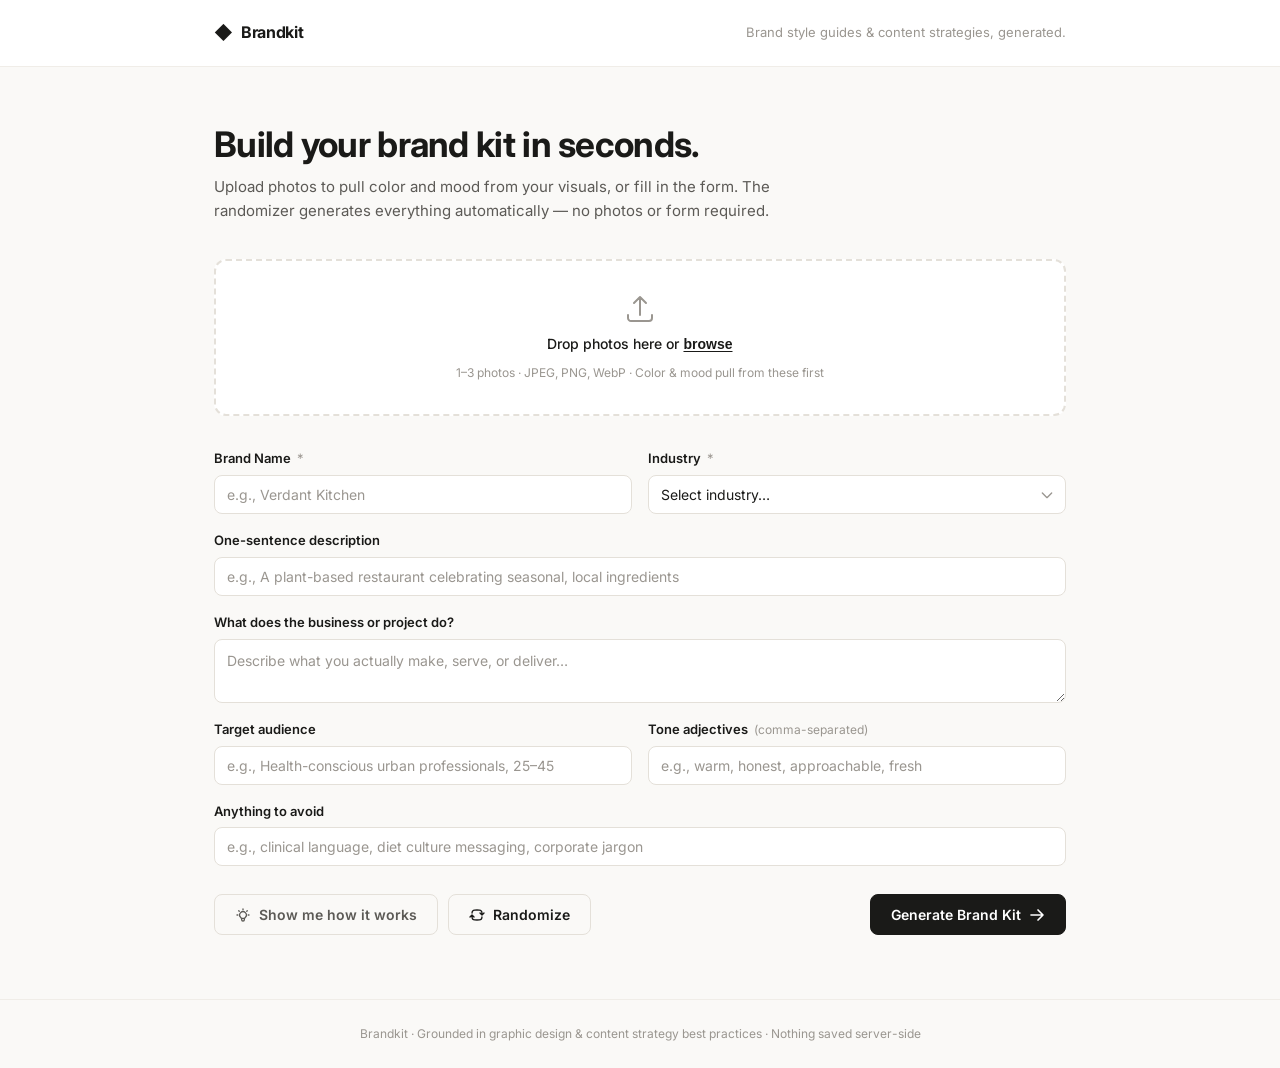
==== index.html @ 5e963ba8 "Refactor output to tabbed layout with richer mockups - Replace long single-page scroll with 6 sticky" ====
<!DOCTYPE html>
<html lang="en">
<head>
  <meta charset="UTF-8">
  <meta name="viewport" content="width=device-width, initial-scale=1.0">
  <title>Brandkit — Brand Style Guide Generator</title>
  <link rel="stylesheet" href="style.css">
  <link rel="preconnect" href="https://fonts.googleapis.com">
  <link rel="preconnect" href="https://fonts.gstatic.com" crossorigin>
  <link href="https://fonts.googleapis.com/css2?family=Inter:wght@400;500;600;700&display=swap" rel="stylesheet">
</head>
<body>
  <div class="app">

    <!-- ─── Header ─────────────────────────────────────────── -->
    <header class="site-header">
      <div class="container">
        <div class="logo">
          <span class="logo-mark" aria-hidden="true">◆</span>
          <span class="logo-text">Brandkit</span>
        </div>
        <p class="header-sub">Brand style guides &amp; content strategies, generated.</p>
      </div>
    </header>

    <!-- ─── Input Section ─────────────────────────────────── -->
    <section class="input-section" id="input-section">
      <div class="container">

        <div class="input-intro">
          <h1>Build your brand kit in seconds.</h1>
          <p>Upload photos to pull color and mood from your visuals, or fill in the form. The randomizer generates everything automatically — no photos or form required.</p>
        </div>

        <!-- Photo Upload -->
        <div class="photo-upload-wrap">
          <div class="drop-zone" id="drop-zone" role="button" tabindex="0" aria-label="Upload brand photos">
            <div class="drop-zone-idle" id="drop-idle">
              <svg class="upload-icon" viewBox="0 0 24 24" fill="none" stroke="currentColor" stroke-width="1.5" aria-hidden="true">
                <path stroke-linecap="round" stroke-linejoin="round" d="M3 16.5v2.25A2.25 2.25 0 005.25 21h13.5A2.25 2.25 0 0021 18.75V16.5m-13.5-9L12 3m0 0l4.5 4.5M12 3v13.5"/>
              </svg>
              <p class="drop-label">Drop photos here or <button type="button" class="link-btn" id="photo-browse-btn">browse</button></p>
              <p class="drop-hint">1–3 photos · JPEG, PNG, WebP · Color &amp; mood pull from these first</p>
            </div>
            <div class="photo-previews" id="photo-previews" hidden></div>
          </div>
          <input type="file" id="photo-input" accept="image/jpeg,image/png,image/webp" multiple hidden>
        </div>

        <!-- Brand Form -->
        <form id="brand-form" class="brand-form" novalidate>
          <div class="form-grid">

            <div class="form-group">
              <label for="brand-name">Brand Name <span class="req">*</span></label>
              <input type="text" id="brand-name" name="brand-name" placeholder="e.g., Verdant Kitchen" autocomplete="off">
            </div>

            <div class="form-group">
              <label for="industry">Industry <span class="req">*</span></label>
              <select id="industry" name="industry">
                <option value="">Select industry…</option>
                <option value="technology">Technology &amp; Software</option>
                <option value="food-beverage">Food &amp; Beverage</option>
                <option value="health-wellness">Health &amp; Wellness</option>
                <option value="fashion-beauty">Fashion &amp; Beauty</option>
                <option value="finance">Finance &amp; Fintech</option>
                <option value="education">Education</option>
                <option value="arts-entertainment">Arts &amp; Entertainment</option>
                <option value="real-estate">Real Estate</option>
                <option value="travel-hospitality">Travel &amp; Hospitality</option>
                <option value="nonprofit">Non-profit &amp; Social Impact</option>
                <option value="retail">Retail &amp; E-commerce</option>
                <option value="professional-services">Professional Services</option>
              </select>
            </div>

            <div class="form-group form-group--full">
              <label for="description">One-sentence description</label>
              <input type="text" id="description" name="description" placeholder="e.g., A plant-based restaurant celebrating seasonal, local ingredients">
            </div>

            <div class="form-group form-group--full">
              <label for="what-does">What does the business or project do?</label>
              <textarea id="what-does" name="what-does" rows="2" placeholder="Describe what you actually make, serve, or deliver…"></textarea>
            </div>

            <div class="form-group">
              <label for="audience">Target audience</label>
              <input type="text" id="audience" name="audience" placeholder="e.g., Health-conscious urban professionals, 25–45">
            </div>

            <div class="form-group">
              <label for="tone">Tone adjectives <span class="field-note">(comma-separated)</span></label>
              <input type="text" id="tone" name="tone" placeholder="e.g., warm, honest, approachable, fresh">
            </div>

            <div class="form-group form-group--full">
              <label for="avoid">Anything to avoid</label>
              <input type="text" id="avoid" name="avoid" placeholder="e.g., clinical language, diet culture messaging, corporate jargon">
            </div>

          </div>
        </form>

        <!-- Action Buttons -->
        <div class="action-bar">
          <button type="button" class="btn btn--demo" id="demo-btn" title="Auto-populate with a sample brand and generate">
            <svg viewBox="0 0 24 24" fill="none" stroke="currentColor" stroke-width="2" aria-hidden="true"><path stroke-linecap="round" stroke-linejoin="round" d="M9.663 17h4.673M12 3v1m6.364 1.636l-.707.707M21 12h-1M4 12H3m3.343-5.657l-.707-.707m2.828 9.9a5 5 0 117.072 0l-.548.547A3.374 3.374 0 0014 18.469V19a2 2 0 11-4 0v-.531c0-.895-.356-1.754-.988-2.386l-.548-.547z"/></svg>
            Show me how it works
          </button>
          <button type="button" class="btn btn--ghost" id="randomize-btn" title="Generate a random brand kit — no form or photos needed">
            <svg viewBox="0 0 24 24" fill="none" stroke="currentColor" stroke-width="2" aria-hidden="true"><path stroke-linecap="round" stroke-linejoin="round" d="M19.5 12c0-1.232-.046-2.453-.138-3.662a4.006 4.006 0 00-3.7-3.7 48.678 48.678 0 00-7.324 0 4.006 4.006 0 00-3.7 3.7c-.017.22-.032.441-.046.662M19.5 12l3-3m-3 3l-3-3m-12 3c0 1.232.046 2.453.138 3.662a4.006 4.006 0 003.7 3.7 48.656 48.656 0 007.324 0 4.006 4.006 0 003.7-3.7c.017-.22.032-.441.046-.662M4.5 12l3 3m-3-3l-3 3"/></svg>
            Randomize
          </button>
          <button type="button" class="btn btn--primary" id="generate-btn">
            Generate Brand Kit
            <svg viewBox="0 0 24 24" fill="none" stroke="currentColor" stroke-width="2.5" aria-hidden="true"><path stroke-linecap="round" stroke-linejoin="round" d="M13.5 4.5L21 12m0 0l-7.5 7.5M21 12H3"/></svg>
          </button>
        </div>

      </div>
    </section>

    <!-- ─── Output Section ────────────────────────────────── -->
    <section class="output-section" id="output-section" hidden aria-live="polite">

      <!-- Loading State -->
      <div class="loading-state" id="loading-state" hidden>
        <div class="loading-inner">
          <div class="loading-spinner" aria-hidden="true"></div>
          <p class="loading-label" id="loading-label">Extracting colors…</p>
        </div>
      </div>

      <!-- Results -->
      <div class="results" id="results" hidden>

        <!-- Brand identity bar -->
        <div class="results-header">
          <div class="container">
            <div class="results-header-inner">
              <div>
                <h2 class="results-brand-name" id="results-brand-name"></h2>
                <p class="results-summary" id="results-summary"></p>
              </div>
              <div class="results-header-actions">
                <button type="button" class="btn btn--ghost btn--sm" id="reset-btn">
                  <svg viewBox="0 0 24 24" fill="none" stroke="currentColor" stroke-width="2" aria-hidden="true"><path stroke-linecap="round" stroke-linejoin="round" d="M9 15L3 9m0 0l6-6M3 9h12a6 6 0 010 12h-3"/></svg>
                  Start over
                </button>
                <button type="button" class="btn btn--primary btn--sm" id="download-btn">
                  <svg viewBox="0 0 24 24" fill="none" stroke="currentColor" stroke-width="2" aria-hidden="true"><path stroke-linecap="round" stroke-linejoin="round" d="M3 16.5v2.25A2.25 2.25 0 005.25 21h13.5A2.25 2.25 0 0021 18.75V16.5M16.5 12L12 16.5m0 0L7.5 12m4.5 4.5V3"/></svg>
                  Download PDF
                </button>
              </div>
            </div>
          </div>
        </div>

        <!-- Tab Bar -->
        <div class="tab-bar-wrap">
          <div class="container">
            <nav class="tab-bar" id="tab-bar" role="tablist" aria-label="Brand kit sections">
              <button class="tab-btn active" data-tab="palette" role="tab" aria-selected="true" aria-controls="panel-palette">
                <span class="tab-num">01</span><span class="tab-label">Colors</span>
              </button>
              <button class="tab-btn" data-tab="typography" role="tab" aria-selected="false" aria-controls="panel-typography">
                <span class="tab-num">02</span><span class="tab-label">Type</span>
              </button>
              <button class="tab-btn" data-tab="voice" role="tab" aria-selected="false" aria-controls="panel-voice">
                <span class="tab-num">03</span><span class="tab-label">Voice</span>
              </button>
              <button class="tab-btn" data-tab="tagline" role="tab" aria-selected="false" aria-controls="panel-tagline">
                <span class="tab-num">04</span><span class="tab-label">Tagline</span>
              </button>
              <button class="tab-btn" data-tab="mockup" role="tab" aria-selected="false" aria-controls="panel-mockup">
                <span class="tab-num">05</span><span class="tab-label">Mockup</span>
              </button>
              <button class="tab-btn" data-tab="strategy" role="tab" aria-selected="false" aria-controls="panel-strategy">
                <span class="tab-num">06</span><span class="tab-label">Strategy</span>
              </button>
            </nav>
          </div>
        </div>

        <!-- Tab Panels -->
        <div class="tab-panels">
          <div class="container">

            <!-- 01 Colors -->
            <div class="tab-panel" id="panel-palette" role="tabpanel">
              <article class="kit-section">
                <div class="kit-section-head">
                  <div class="kit-section-title"><span class="section-num">01</span><h3>Color Palette</h3></div>
                  <button type="button" class="edit-btn" data-target="palette-edit" aria-expanded="false">
                    <svg viewBox="0 0 24 24" fill="none" stroke="currentColor" stroke-width="2" aria-hidden="true"><path stroke-linecap="round" stroke-linejoin="round" d="M16.862 4.487l1.687-1.688a1.875 1.875 0 112.652 2.652L6.832 19.82a4.5 4.5 0 01-1.897 1.13l-2.685.8.8-2.685a4.5 4.5 0 011.13-1.897L16.863 4.487zm0 0L19.5 7.125"/></svg>Edit
                  </button>
                </div>
                <div class="section-content" id="palette-content"></div>
                <div class="edit-panel" id="palette-edit" hidden>
                  <label class="edit-label">Regeneration guidance</label>
                  <input type="text" class="edit-input" id="palette-guidance" placeholder="e.g., warmer tones, add coral, cooler and more muted, earthy greens">
                  <div class="edit-actions">
                    <button type="button" class="btn btn--primary btn--sm" onclick="regenSection('palette')">Regenerate palette</button>
                    <button type="button" class="btn btn--ghost btn--sm" onclick="closeEdit('palette-edit')">Cancel</button>
                  </div>
                </div>
              </article>
            </div>

            <!-- 02 Type -->
            <div class="tab-panel" id="panel-typography" role="tabpanel" hidden>
              <article class="kit-section">
                <div class="kit-section-head">
                  <div class="kit-section-title"><span class="section-num">02</span><h3>Typography</h3></div>
                  <button type="button" class="edit-btn" data-target="typography-edit" aria-expanded="false">
                    <svg viewBox="0 0 24 24" fill="none" stroke="currentColor" stroke-width="2" aria-hidden="true"><path stroke-linecap="round" stroke-linejoin="round" d="M16.862 4.487l1.687-1.688a1.875 1.875 0 112.652 2.652L6.832 19.82a4.5 4.5 0 01-1.897 1.13l-2.685.8.8-2.685a4.5 4.5 0 011.13-1.897L16.863 4.487zm0 0L19.5 7.125"/></svg>Edit
                  </button>
                </div>
                <div class="section-content" id="typography-content"></div>
                <div class="edit-panel" id="typography-edit" hidden>
                  <label class="edit-label">Regeneration guidance</label>
                  <input type="text" class="edit-input" id="typography-guidance" placeholder="e.g., more elegant serif, bolder and geometric, friendly and rounded">
                  <div class="edit-actions">
                    <button type="button" class="btn btn--primary btn--sm" onclick="regenSection('typography')">Regenerate fonts</button>
                    <button type="button" class="btn btn--ghost btn--sm" onclick="closeEdit('typography-edit')">Cancel</button>
                  </div>
                </div>
              </article>
            </div>

            <!-- 03 Voice -->
            <div class="tab-panel" id="panel-voice" role="tabpanel" hidden>
              <article class="kit-section">
                <div class="kit-section-head">
                  <div class="kit-section-title"><span class="section-num">03</span><h3>Brand Voice</h3></div>
                  <button type="button" class="edit-btn" data-target="voice-edit" aria-expanded="false">
                    <svg viewBox="0 0 24 24" fill="none" stroke="currentColor" stroke-width="2" aria-hidden="true"><path stroke-linecap="round" stroke-linejoin="round" d="M16.862 4.487l1.687-1.688a1.875 1.875 0 112.652 2.652L6.832 19.82a4.5 4.5 0 01-1.897 1.13l-2.685.8.8-2.685a4.5 4.5 0 011.13-1.897L16.863 4.487zm0 0L19.5 7.125"/></svg>Edit
                  </button>
                </div>
                <div class="section-content" id="voice-content"></div>
                <div class="edit-panel" id="voice-edit" hidden>
                  <label class="edit-label">Regeneration guidance</label>
                  <input type="text" class="edit-input" id="voice-guidance" placeholder="e.g., more conversational, more authoritative, add playfulness, less formal">
                  <div class="edit-actions">
                    <button type="button" class="btn btn--primary btn--sm" onclick="regenSection('voice')">Regenerate voice</button>
                    <button type="button" class="btn btn--ghost btn--sm" onclick="closeEdit('voice-edit')">Cancel</button>
                  </div>
                </div>
              </article>
            </div>

            <!-- 04 Tagline -->
            <div class="tab-panel" id="panel-tagline" role="tabpanel" hidden>
              <article class="kit-section">
                <div class="kit-section-head">
                  <div class="kit-section-title"><span class="section-num">04</span><h3>Tagline</h3></div>
                  <button type="button" class="edit-btn" data-target="tagline-edit" aria-expanded="false">
                    <svg viewBox="0 0 24 24" fill="none" stroke="currentColor" stroke-width="2" aria-hidden="true"><path stroke-linecap="round" stroke-linejoin="round" d="M16.862 4.487l1.687-1.688a1.875 1.875 0 112.652 2.652L6.832 19.82a4.5 4.5 0 01-1.897 1.13l-2.685.8.8-2.685a4.5 4.5 0 011.13-1.897L16.863 4.487zm0 0L19.5 7.125"/></svg>Edit
                  </button>
                </div>
                <div class="section-content" id="tagline-content"></div>
                <div class="edit-panel" id="tagline-edit" hidden>
                  <label class="edit-label">Regeneration guidance</label>
                  <input type="text" class="edit-input" id="tagline-guidance" placeholder="e.g., shorter and punchier, more aspirational, clever wordplay, direct and benefit-focused">
                  <div class="edit-actions">
                    <button type="button" class="btn btn--primary btn--sm" onclick="regenSection('tagline')">Regenerate taglines</button>
                    <button type="button" class="btn btn--ghost btn--sm" onclick="closeEdit('tagline-edit')">Cancel</button>
                  </div>
                </div>
              </article>
            </div>

            <!-- 05 Mockup -->
            <div class="tab-panel" id="panel-mockup" role="tabpanel" hidden>
              <article class="kit-section kit-section--mockup">
                <div class="kit-section-head">
                  <div class="kit-section-title"><span class="section-num">05</span><h3>Visual Mockups</h3></div>
                  <span class="section-badge">5 contexts</span>
                </div>
                <div class="section-content section-content--flush" id="mockup-content"></div>
              </article>
            </div>

            <!-- 06 Strategy -->
            <div class="tab-panel" id="panel-strategy" role="tabpanel" hidden>
              <article class="kit-section">
                <div class="kit-section-head">
                  <div class="kit-section-title"><span class="section-num">06</span><h3>Content Strategy</h3></div>
                  <button type="button" class="edit-btn" data-target="strategy-edit" aria-expanded="false">
                    <svg viewBox="0 0 24 24" fill="none" stroke="currentColor" stroke-width="2" aria-hidden="true"><path stroke-linecap="round" stroke-linejoin="round" d="M16.862 4.487l1.687-1.688a1.875 1.875 0 112.652 2.652L6.832 19.82a4.5 4.5 0 01-1.897 1.13l-2.685.8.8-2.685a4.5 4.5 0 011.13-1.897L16.863 4.487zm0 0L19.5 7.125"/></svg>Edit
                  </button>
                </div>
                <div class="section-content" id="strategy-content"></div>
                <div class="edit-panel" id="strategy-edit" hidden>
                  <label class="edit-label">Regeneration guidance</label>
                  <input type="text" class="edit-input" id="strategy-guidance" placeholder="e.g., more educational focus, add LinkedIn, emphasize short-form video, B2B audience">
                  <div class="edit-actions">
                    <button type="button" class="btn btn--primary btn--sm" onclick="regenSection('strategy')">Regenerate strategy</button>
                    <button type="button" class="btn btn--ghost btn--sm" onclick="closeEdit('strategy-edit')">Cancel</button>
                  </div>
                </div>
              </article>
            </div>

          </div><!-- /container -->
        </div><!-- /tab-panels -->

        <!-- Prev / Next navigation -->
        <div class="panel-nav">
          <div class="container">
            <div class="panel-nav-inner">
              <button type="button" class="btn btn--ghost btn--sm" id="prev-tab-btn" disabled>
                <svg viewBox="0 0 24 24" fill="none" stroke="currentColor" stroke-width="2" aria-hidden="true"><path stroke-linecap="round" stroke-linejoin="round" d="M10.5 19.5L3 12m0 0l7.5-7.5M3 12h18"/></svg>
                Previous
              </button>
              <span class="panel-nav-count" id="panel-nav-count">1 / 6</span>
              <button type="button" class="btn btn--ghost btn--sm" id="next-tab-btn">
                Next
                <svg viewBox="0 0 24 24" fill="none" stroke="currentColor" stroke-width="2" aria-hidden="true"><path stroke-linecap="round" stroke-linejoin="round" d="M13.5 4.5L21 12m0 0l-7.5 7.5M21 12H3"/></svg>
              </button>
            </div>
          </div>
        </div>

      </div><!-- /results -->
    </section>

    <!-- ─── Footer ────────────────────────────────────────── -->
    <footer class="site-footer">
      <div class="container">
        <p>Brandkit · Grounded in graphic design &amp; content strategy best practices · Nothing saved server-side</p>
      </div>
    </footer>

  </div><!-- /app -->

  <script src="app.js"></script>
</body>
</html>
---- style.css ----
/* ═══════════════════════════════════════════════════════════
   BRANDKIT — style.css
   ═══════════════════════════════════════════════════════════ */

/* ── Reset & Base ──────────────────────────────────────────── */
*, *::before, *::after { box-sizing: border-box; margin: 0; padding: 0; }

:root {
  --bg:           #FAF9F7;
  --surface:      #FFFFFF;
  --border:       #E4E0D9;
  --border-light: #F0EDE8;
  --text-primary: #1A1A18;
  --text-secondary:#5C5A56;
  --text-muted:   #9A9690;
  --accent:       #1A1A18;
  --accent-hover: #3D3D3A;
  --radius:       12px;
  --radius-sm:    8px;
  --shadow:       0 2px 16px rgba(0,0,0,0.06);
  --shadow-md:    0 4px 24px rgba(0,0,0,0.09);
  --font-ui:      'Inter', system-ui, -apple-system, sans-serif;
  --transition:   160ms ease;
}

html { scroll-behavior: smooth; }

body {
  font-family: var(--font-ui);
  background: var(--bg);
  color: var(--text-primary);
  font-size: 15px;
  line-height: 1.6;
  -webkit-font-smoothing: antialiased;
}

.container {
  max-width: 900px;
  margin: 0 auto;
  padding: 0 24px;
}

/* ── Typography ────────────────────────────────────────────── */
h1 { font-size: clamp(1.6rem, 4vw, 2.2rem); font-weight: 700; line-height: 1.2; letter-spacing: -0.02em; }
h2 { font-size: clamp(1.3rem, 3vw, 1.75rem); font-weight: 700; letter-spacing: -0.015em; }
h3 { font-size: 1.05rem; font-weight: 600; }
p  { color: var(--text-secondary); }

/* ── Buttons ───────────────────────────────────────────────── */
.btn {
  display: inline-flex;
  align-items: center;
  gap: 8px;
  padding: 11px 20px;
  border: 1.5px solid transparent;
  border-radius: var(--radius-sm);
  font-family: var(--font-ui);
  font-size: 14px;
  font-weight: 600;
  cursor: pointer;
  text-decoration: none;
  transition: background var(--transition), border-color var(--transition), color var(--transition), transform var(--transition), box-shadow var(--transition);
  white-space: nowrap;
}
.btn svg { width: 16px; height: 16px; flex-shrink: 0; }
.btn:active { transform: scale(0.97); }

.btn--primary {
  background: var(--accent);
  color: #fff;
  border-color: var(--accent);
}
.btn--primary:hover { background: var(--accent-hover); border-color: var(--accent-hover); }

.btn--ghost {
  background: transparent;
  color: var(--text-primary);
  border-color: var(--border);
}
.btn--ghost:hover { background: var(--border-light); }

.btn--demo {
  background: transparent;
  color: var(--text-secondary);
  border-color: var(--border);
}
.btn--demo:hover { background: var(--border-light); color: var(--text-primary); }

.btn--sm { padding: 7px 14px; font-size: 13px; }
.btn--lg { padding: 14px 28px; font-size: 15px; }

.link-btn {
  background: none; border: none; padding: 0;
  color: var(--text-primary);
  font-size: inherit;
  font-weight: 600;
  text-decoration: underline;
  text-underline-offset: 2px;
  cursor: pointer;
}
.link-btn:hover { opacity: 0.7; }

/* ── Site Header ───────────────────────────────────────────── */
.site-header {
  padding: 20px 0;
  border-bottom: 1px solid var(--border-light);
  background: var(--surface);
  position: sticky;
  top: 0;
  z-index: 100;
}
.site-header .container {
  display: flex;
  align-items: center;
  gap: 20px;
  justify-content: space-between;
}
.logo {
  display: flex;
  align-items: center;
  gap: 8px;
}
.logo-mark {
  font-size: 18px;
  color: var(--accent);
  line-height: 1;
}
.logo-text {
  font-size: 16px;
  font-weight: 700;
  letter-spacing: -0.02em;
  color: var(--text-primary);
}
.header-sub {
  font-size: 13px;
  color: var(--text-muted);
  margin: 0;
}
@media (max-width: 500px) { .header-sub { display: none; } }

/* ── Input Section ─────────────────────────────────────────── */
.input-section { padding: 56px 0 64px; }

.input-intro { margin-bottom: 36px; }
.input-intro h1 { margin-bottom: 10px; }
.input-intro p { font-size: 15px; max-width: 600px; }

/* Photo Upload */
.photo-upload-wrap { margin-bottom: 32px; }

.drop-zone {
  border: 2px dashed var(--border);
  border-radius: var(--radius);
  background: var(--surface);
  cursor: pointer;
  transition: border-color var(--transition), background var(--transition);
  overflow: hidden;
  min-height: 120px;
  display: flex;
  align-items: center;
  justify-content: center;
}
.drop-zone:hover, .drop-zone.dragging {
  border-color: var(--accent);
  background: #F5F4F1;
}
.drop-zone-idle {
  display: flex;
  flex-direction: column;
  align-items: center;
  gap: 8px;
  padding: 32px 24px;
  text-align: center;
}
.upload-icon { width: 32px; height: 32px; color: var(--text-muted); }
.drop-label { font-size: 14px; font-weight: 500; color: var(--text-primary); margin: 0; }
.drop-hint { font-size: 12px; color: var(--text-muted); margin: 0; }

.photo-previews {
  display: flex;
  gap: 12px;
  padding: 16px;
  flex-wrap: wrap;
  width: 100%;
}
.photo-thumb {
  position: relative;
  width: 100px;
  height: 80px;
  border-radius: 8px;
  overflow: hidden;
  box-shadow: var(--shadow);
}
.photo-thumb img { width: 100%; height: 100%; object-fit: cover; display: block; }
.photo-thumb-remove {
  position: absolute;
  top: 4px; right: 4px;
  background: rgba(0,0,0,0.55);
  color: #fff;
  border: none;
  border-radius: 50%;
  width: 20px; height: 20px;
  font-size: 12px;
  cursor: pointer;
  display: flex; align-items: center; justify-content: center;
  line-height: 1;
}
.photo-thumb-remove:hover { background: rgba(0,0,0,0.75); }
.photo-add-hint {
  display: flex;
  align-items: center;
  justify-content: center;
  width: 100px;
  height: 80px;
  border: 2px dashed var(--border);
  border-radius: 8px;
  cursor: pointer;
  color: var(--text-muted);
  font-size: 24px;
  transition: border-color var(--transition);
}
.photo-add-hint:hover { border-color: var(--accent); }

/* Brand Form */
.brand-form { margin-bottom: 28px; }

.form-grid {
  display: grid;
  grid-template-columns: 1fr 1fr;
  gap: 16px;
}
@media (max-width: 600px) {
  .form-grid { grid-template-columns: 1fr; }
}

.form-group { display: flex; flex-direction: column; gap: 6px; }
.form-group--full { grid-column: 1 / -1; }

label {
  font-size: 13px;
  font-weight: 600;
  color: var(--text-primary);
  display: flex;
  align-items: baseline;
  gap: 6px;
}
.req { color: var(--text-muted); font-weight: 400; }
.field-note { font-size: 12px; font-weight: 400; color: var(--text-muted); }

input[type="text"], select, textarea {
  font-family: var(--font-ui);
  font-size: 14px;
  color: var(--text-primary);
  background: var(--surface);
  border: 1.5px solid var(--border);
  border-radius: var(--radius-sm);
  padding: 10px 12px;
  width: 100%;
  transition: border-color var(--transition), box-shadow var(--transition);
  appearance: none;
  -webkit-appearance: none;
}
input[type="text"]:focus, select:focus, textarea:focus {
  outline: none;
  border-color: var(--accent);
  box-shadow: 0 0 0 3px rgba(26,26,24,0.08);
}
input::placeholder, textarea::placeholder { color: var(--text-muted); }
textarea { resize: vertical; line-height: 1.5; }
select { background-image: url("data:image/svg+xml,%3Csvg xmlns='http://www.w3.org/2000/svg' viewBox='0 0 24 24' fill='none' stroke='%239A9690' stroke-width='2'%3E%3Cpath stroke-linecap='round' stroke-linejoin='round' d='M19 9l-7 7-7-7'/%3E%3C/svg%3E"); background-repeat: no-repeat; background-position: right 10px center; background-size: 16px; padding-right: 36px; cursor: pointer; }

/* Action Bar */
.action-bar {
  display: flex;
  align-items: center;
  gap: 10px;
  flex-wrap: wrap;
}
.action-bar .btn--primary { margin-left: auto; }
@media (max-width: 600px) {
  .action-bar { flex-direction: column; align-items: stretch; }
  .action-bar .btn--primary { margin-left: 0; }
}

/* ── Output Section ────────────────────────────────────────── */
.output-section {
  border-top: 1px solid var(--border-light);
}

/* Loading */
.loading-state { display: flex; justify-content: center; padding: 96px 24px; }
.loading-inner { display: flex; flex-direction: column; align-items: center; gap: 16px; }
.loading-spinner {
  width: 36px; height: 36px;
  border: 3px solid var(--border);
  border-top-color: var(--accent);
  border-radius: 50%;
  animation: spin 0.8s linear infinite;
}
@keyframes spin { to { transform: rotate(360deg); } }
.loading-label { font-size: 14px; color: var(--text-muted); }

/* Results Header */
.results-header {
  background: var(--surface);
  border-bottom: 1px solid var(--border-light);
  padding: 20px 0;
}
.results-header-inner {
  display: flex;
  align-items: center;
  justify-content: space-between;
  gap: 16px;
  flex-wrap: wrap;
}
.results-header-actions { display: flex; gap: 8px; align-items: center; }
.results-brand-name { font-size: clamp(1.4rem, 3.5vw, 2rem); letter-spacing: -0.02em; }
.results-summary { font-size: 13px; margin-top: 3px; }

/* ── Tab Bar ────────────────────────────────────────────────── */
.tab-bar-wrap {
  position: sticky;
  top: 62px; /* site header height */
  z-index: 80;
  background: var(--surface);
  border-bottom: 1px solid var(--border);
  box-shadow: 0 2px 8px rgba(0,0,0,0.04);
}
.tab-bar {
  display: flex;
  align-items: stretch;
  gap: 0;
  overflow-x: auto;
  scrollbar-width: none;
  -ms-overflow-style: none;
}
.tab-bar::-webkit-scrollbar { display: none; }

.tab-btn {
  display: flex;
  flex-direction: column;
  align-items: center;
  justify-content: center;
  gap: 2px;
  padding: 14px 20px;
  background: none;
  border: none;
  border-bottom: 2.5px solid transparent;
  cursor: pointer;
  white-space: nowrap;
  font-family: var(--font-ui);
  color: var(--text-muted);
  transition: color var(--transition), border-color var(--transition), background var(--transition);
  flex-shrink: 0;
  position: relative;
}
.tab-btn:hover { color: var(--text-primary); background: var(--border-light); }
.tab-btn.active {
  color: var(--text-primary);
  border-bottom-color: var(--accent);
}
.tab-num {
  font-size: 9px;
  font-weight: 700;
  letter-spacing: 0.08em;
  text-transform: uppercase;
  line-height: 1;
}
.tab-label {
  font-size: 12px;
  font-weight: 600;
}
@media (max-width: 480px) {
  .tab-btn { padding: 12px 14px; }
  .tab-label { font-size: 11px; }
}

/* ── Tab Panels ─────────────────────────────────────────────── */
.tab-panels { padding: 32px 0 16px; min-height: 400px; }
.tab-panel { animation: panelIn 200ms ease; }
@keyframes panelIn {
  from { opacity: 0; transform: translateY(8px); }
  to   { opacity: 1; transform: translateY(0); }
}

/* ── Panel Nav ──────────────────────────────────────────────── */
.panel-nav {
  border-top: 1px solid var(--border-light);
  padding: 16px 0 48px;
}
.panel-nav-inner {
  display: flex;
  align-items: center;
  gap: 16px;
  justify-content: center;
}
.panel-nav-count {
  font-size: 12px;
  font-weight: 600;
  color: var(--text-muted);
  min-width: 36px;
  text-align: center;
}

/* Kit Sections */
.kit-section {
  background: var(--surface);
  border: 1px solid var(--border);
  border-radius: var(--radius);
  overflow: hidden;
  margin-bottom: 20px;
  box-shadow: var(--shadow);
}
.kit-section-head {
  display: flex;
  align-items: center;
  justify-content: space-between;
  padding: 20px 24px;
  border-bottom: 1px solid var(--border-light);
  background: #FDFCFA;
}
.kit-section-title {
  display: flex;
  align-items: center;
  gap: 12px;
}
.section-num {
  font-size: 11px;
  font-weight: 700;
  color: var(--text-muted);
  letter-spacing: 0.05em;
}
.kit-section-title h3 { color: var(--text-primary); }

.edit-btn {
  display: inline-flex;
  align-items: center;
  gap: 6px;
  padding: 6px 12px;
  background: transparent;
  border: 1px solid var(--border);
  border-radius: 6px;
  font-family: var(--font-ui);
  font-size: 12px;
  font-weight: 600;
  color: var(--text-secondary);
  cursor: pointer;
  transition: all var(--transition);
}
.edit-btn svg { width: 13px; height: 13px; }
.edit-btn:hover { background: var(--border-light); color: var(--text-primary); }
.edit-btn.active { background: var(--accent); color: #fff; border-color: var(--accent); }

.section-badge {
  font-size: 11px;
  color: var(--text-muted);
  background: var(--border-light);
  padding: 4px 10px;
  border-radius: 20px;
  font-weight: 500;
}

.section-content { padding: 24px; }

/* Edit Panel */
.edit-panel {
  border-top: 1px solid var(--border-light);
  padding: 20px 24px;
  background: #FAFAF8;
  animation: slideDown 180ms ease;
}
@keyframes slideDown {
  from { opacity: 0; transform: translateY(-6px); }
  to   { opacity: 1; transform: translateY(0); }
}
.edit-label { font-size: 12px; font-weight: 600; color: var(--text-secondary); display: block; margin-bottom: 8px; }
.edit-input { width: 100%; margin-bottom: 12px; }
.edit-actions { display: flex; gap: 8px; }

/* ── Palette Section ───────────────────────────────────────── */
.palette-swatches {
  display: grid;
  grid-template-columns: repeat(6, 1fr);
  gap: 12px;
}
@media (max-width: 700px) { .palette-swatches { grid-template-columns: repeat(3, 1fr); } }
@media (max-width: 400px) { .palette-swatches { grid-template-columns: repeat(2, 1fr); } }

.swatch {
  display: flex;
  flex-direction: column;
  gap: 8px;
  cursor: default;
}
.swatch-block {
  height: 80px;
  border-radius: 8px;
  position: relative;
  overflow: hidden;
}
.swatch-copy {
  position: absolute;
  inset: 0;
  background: rgba(0,0,0,0);
  border: none;
  cursor: pointer;
  display: flex;
  align-items: center;
  justify-content: center;
  opacity: 0;
  transition: opacity var(--transition), background var(--transition);
  font-size: 11px;
  font-weight: 600;
  font-family: var(--font-ui);
}
.swatch-block:hover .swatch-copy { opacity: 1; background: rgba(0,0,0,0.25); color: #fff; }
.swatch-info {}
.swatch-hex { font-size: 13px; font-weight: 700; font-family: 'SF Mono', 'Fira Code', monospace; color: var(--text-primary); }
.swatch-role { font-size: 11px; font-weight: 600; color: var(--text-muted); text-transform: uppercase; letter-spacing: 0.05em; }
.swatch-usage { font-size: 11.5px; color: var(--text-muted); line-height: 1.4; margin-top: 4px; }

.palette-note {
  margin-top: 20px;
  padding: 14px 16px;
  background: var(--bg);
  border-radius: 8px;
  font-size: 12.5px;
  color: var(--text-secondary);
  line-height: 1.5;
  border: 1px solid var(--border-light);
}

/* ── Typography Section ────────────────────────────────────── */
.type-display {
  display: grid;
  grid-template-columns: 1fr 1fr;
  gap: 24px;
  margin-bottom: 24px;
}
@media (max-width: 600px) { .type-display { grid-template-columns: 1fr; } }

.type-card {
  padding: 20px;
  background: var(--bg);
  border-radius: 10px;
  border: 1px solid var(--border-light);
}
.type-card-label { font-size: 11px; font-weight: 700; text-transform: uppercase; letter-spacing: 0.08em; color: var(--text-muted); margin-bottom: 8px; }
.type-card-family { font-size: 15px; font-weight: 700; color: var(--text-primary); margin-bottom: 2px; }
.type-card-details { font-size: 12px; color: var(--text-muted); margin-bottom: 12px; }
.type-sample-heading { line-height: 1.2; color: var(--text-primary); }
.type-sample-body { line-height: 1.6; color: var(--text-secondary); }

.type-scale {
  border: 1px solid var(--border-light);
  border-radius: 10px;
  overflow: hidden;
}
.type-scale-row {
  display: flex;
  align-items: baseline;
  gap: 16px;
  padding: 12px 16px;
  border-bottom: 1px solid var(--border-light);
}
.type-scale-row:last-child { border-bottom: none; }
.type-scale-label { font-size: 10px; font-weight: 700; text-transform: uppercase; letter-spacing: 0.06em; color: var(--text-muted); width: 60px; flex-shrink: 0; }
.type-scale-size { font-size: 10px; color: var(--text-muted); width: 50px; }
.type-scale-sample { color: var(--text-primary); flex: 1; }
.type-pairing-desc { font-size: 13px; color: var(--text-secondary); margin-top: 16px; line-height: 1.5; }

/* ── Brand Voice Section ───────────────────────────────────── */
.voice-intro { font-size: 15px; color: var(--text-secondary); line-height: 1.7; margin-bottom: 24px; padding-bottom: 24px; border-bottom: 1px solid var(--border-light); }
.voice-traits { display: grid; grid-template-columns: 1fr 1fr; gap: 12px; margin-bottom: 24px; }
@media (max-width: 600px) { .voice-traits { grid-template-columns: 1fr; } }

.voice-trait {
  padding: 14px 16px;
  background: var(--bg);
  border-radius: 8px;
  border: 1px solid var(--border-light);
}
.voice-trait-name { font-size: 13px; font-weight: 700; color: var(--text-primary); margin-bottom: 4px; }
.voice-trait-desc { font-size: 12.5px; color: var(--text-secondary); line-height: 1.4; margin-bottom: 6px; }
.voice-trait-not { font-size: 11.5px; color: var(--text-muted); }
.voice-trait-not strong { color: var(--text-secondary); }

.voice-channel-table { width: 100%; border-collapse: collapse; font-size: 13px; margin-bottom: 20px; }
.voice-channel-table th { text-align: left; font-size: 11px; font-weight: 700; text-transform: uppercase; letter-spacing: 0.05em; color: var(--text-muted); padding: 8px 12px; border-bottom: 1px solid var(--border); }
.voice-channel-table td { padding: 10px 12px; border-bottom: 1px solid var(--border-light); color: var(--text-secondary); vertical-align: top; }
.voice-channel-table tr:last-child td { border-bottom: none; }
.channel-name { font-weight: 600; color: var(--text-primary); }

.voice-sample {
  background: var(--bg);
  border-left: 3px solid var(--border);
  padding: 14px 16px;
  border-radius: 0 8px 8px 0;
}
.voice-sample-label { font-size: 11px; font-weight: 700; text-transform: uppercase; letter-spacing: 0.05em; color: var(--text-muted); margin-bottom: 6px; }
.voice-sample-text { font-size: 14px; color: var(--text-secondary); font-style: italic; line-height: 1.6; margin: 0; }

/* ── Tagline Section ───────────────────────────────────────── */
.tagline-primary {
  font-size: clamp(1.4rem, 4vw, 2rem);
  font-weight: 700;
  color: var(--text-primary);
  line-height: 1.25;
  letter-spacing: -0.015em;
  margin-bottom: 8px;
}
.tagline-type-badge {
  display: inline-block;
  font-size: 11px;
  font-weight: 600;
  text-transform: uppercase;
  letter-spacing: 0.05em;
  color: var(--text-muted);
  background: var(--border-light);
  padding: 3px 8px;
  border-radius: 20px;
  margin-bottom: 24px;
}
.tagline-variants-label { font-size: 12px; font-weight: 700; text-transform: uppercase; letter-spacing: 0.05em; color: var(--text-muted); margin-bottom: 12px; }
.tagline-variants { display: flex; flex-direction: column; gap: 8px; }
.tagline-variant {
  display: flex;
  align-items: center;
  gap: 12px;
  padding: 12px 14px;
  background: var(--bg);
  border-radius: 8px;
  border: 1.5px solid transparent;
  cursor: pointer;
  transition: border-color var(--transition), background var(--transition);
}
.tagline-variant:hover { border-color: var(--border); }
.tagline-variant.selected { border-color: var(--accent); background: var(--surface); }
.tagline-variant-text { flex: 1; font-size: 14px; color: var(--text-primary); font-weight: 500; }
.tagline-variant-type { font-size: 10px; font-weight: 600; text-transform: uppercase; letter-spacing: 0.05em; color: var(--text-muted); flex-shrink: 0; }
.tagline-select-btn {
  font-size: 11px;
  font-weight: 600;
  padding: 4px 10px;
  background: transparent;
  border: 1px solid var(--border);
  border-radius: 4px;
  cursor: pointer;
  color: var(--text-secondary);
  transition: all var(--transition);
  white-space: nowrap;
}
.tagline-select-btn:hover, .tagline-variant.selected .tagline-select-btn {
  background: var(--accent);
  color: #fff;
  border-color: var(--accent);
}

/* ── Visual Mockup Section ─────────────────────────────────── */
.kit-section--mockup { overflow: visible; }
.section-content--flush { padding: 0; }

.mockup-grid {
  display: grid;
  grid-template-columns: 1fr 1fr 2fr;
  grid-template-rows: auto auto;
  gap: 3px;
  background: var(--border-light);
  border-radius: 0 0 var(--radius) var(--radius);
  overflow: hidden;
}
/* Row 2 spans differently */
.mockup-cell:nth-child(4) { grid-column: 1 / 3; }
.mockup-cell:nth-child(5) { grid-column: 3 / 4; }

.mockup-cell { background: var(--surface); overflow: hidden; }
.mockup-frame {
  width: 100%;
  display: block;
  overflow: hidden;
}
/* Aspect ratios per context */
.mockup-frame--card    { aspect-ratio: 1.6 / 1; }
.mockup-frame--social  { aspect-ratio: 1 / 1; }
.mockup-frame--hero    { aspect-ratio: 2.4 / 1; }
.mockup-frame--email   { aspect-ratio: 4 / 1; }
.mockup-frame--label   { aspect-ratio: 1 / 1; }

.mockup-meta {
  padding: 8px 12px 10px;
  display: flex;
  align-items: center;
  justify-content: space-between;
  border-top: 1px solid var(--border-light);
}
.mockup-meta-label {
  font-size: 10px;
  font-weight: 700;
  text-transform: uppercase;
  letter-spacing: 0.07em;
  color: var(--text-muted);
}
.mockup-meta-context {
  font-size: 10px;
  color: var(--text-muted);
}

@media (max-width: 700px) {
  .mockup-grid { grid-template-columns: 1fr 1fr; }
  .mockup-cell:nth-child(3) { grid-column: 1 / 3; }
  .mockup-cell:nth-child(4) { grid-column: 1 / 3; }
  .mockup-cell:nth-child(5) { grid-column: 1 / 3; }
  .mockup-frame--hero  { aspect-ratio: 2 / 1; }
  .mockup-frame--email { aspect-ratio: 3 / 1; }
}
@media (max-width: 480px) {
  .mockup-grid { grid-template-columns: 1fr; }
  .mockup-cell:nth-child(n) { grid-column: 1; }
}

/* ── Content Strategy Section ──────────────────────────────── */
.strategy-section-title {
  font-size: 11px;
  font-weight: 700;
  text-transform: uppercase;
  letter-spacing: 0.06em;
  color: var(--text-muted);
  margin-bottom: 12px;
  margin-top: 24px;
}
.strategy-section-title:first-child { margin-top: 0; }

.pillars-grid {
  display: grid;
  grid-template-columns: 1fr 1fr;
  gap: 10px;
  margin-bottom: 4px;
}
@media (max-width: 600px) { .pillars-grid { grid-template-columns: 1fr; } }

.pillar-card {
  padding: 14px 16px;
  background: var(--bg);
  border-radius: 8px;
  border: 1px solid var(--border-light);
}
.pillar-card-head { display: flex; align-items: flex-start; gap: 10px; margin-bottom: 6px; }
.pillar-emoji { font-size: 18px; line-height: 1; flex-shrink: 0; }
.pillar-name { font-size: 13px; font-weight: 700; color: var(--text-primary); }
.pillar-goal {
  display: inline-block;
  font-size: 10px;
  font-weight: 600;
  text-transform: uppercase;
  letter-spacing: 0.04em;
  color: var(--text-muted);
  background: var(--border-light);
  padding: 2px 7px;
  border-radius: 20px;
  margin-bottom: 6px;
}
.pillar-desc { font-size: 12.5px; color: var(--text-secondary); line-height: 1.45; }

.channels-list { display: flex; flex-direction: column; gap: 8px; }
.channel-card {
  display: flex;
  align-items: flex-start;
  gap: 12px;
  padding: 12px 14px;
  background: var(--bg);
  border-radius: 8px;
  border: 1px solid var(--border-light);
}
.channel-fit-badge {
  display: inline-flex;
  align-items: center;
  font-size: 10px;
  font-weight: 700;
  text-transform: uppercase;
  letter-spacing: 0.04em;
  padding: 3px 8px;
  border-radius: 20px;
  flex-shrink: 0;
  margin-top: 2px;
}
.channel-fit-badge.primary { background: var(--accent); color: #fff; }
.channel-fit-badge.secondary { background: var(--border-light); color: var(--text-muted); }
.channel-body {}
.channel-name { font-size: 13px; font-weight: 700; color: var(--text-primary); }
.channel-freq { font-size: 11.5px; color: var(--text-muted); font-weight: 600; margin-bottom: 3px; }
.channel-rationale { font-size: 12.5px; color: var(--text-secondary); line-height: 1.45; }
.channel-formats { display: flex; flex-wrap: wrap; gap: 5px; margin-top: 6px; }
.format-tag {
  font-size: 11px;
  color: var(--text-secondary);
  background: var(--surface);
  border: 1px solid var(--border);
  padding: 2px 8px;
  border-radius: 20px;
}

.tone-guidance-block {
  padding: 16px 18px;
  background: var(--bg);
  border-radius: 8px;
  border: 1px solid var(--border-light);
  font-size: 13.5px;
  color: var(--text-secondary);
  line-height: 1.6;
}
.posting-tips { display: flex; flex-direction: column; gap: 6px; }
.posting-tip {
  display: flex;
  align-items: flex-start;
  gap: 8px;
  font-size: 13px;
  color: var(--text-secondary);
  line-height: 1.5;
}
.posting-tip::before {
  content: '→';
  color: var(--text-muted);
  flex-shrink: 0;
  margin-top: 1px;
}

/* ── Output Footer ─────────────────────────────────────────── */
.output-footer {
  display: flex;
  align-items: center;
  gap: 12px;
  margin-top: 32px;
  padding-top: 32px;
  border-top: 1px solid var(--border-light);
}
@media (max-width: 500px) { .output-footer { flex-direction: column; } }

/* ── Site Footer ───────────────────────────────────────────── */
.site-footer {
  padding: 24px 0;
  border-top: 1px solid var(--border-light);
  text-align: center;
}
.site-footer p { font-size: 12px; color: var(--text-muted); }

/* ── Utilities ─────────────────────────────────────────────── */
[hidden] { display: none !important; }

.sr-only {
  position: absolute; width: 1px; height: 1px;
  padding: 0; margin: -1px; overflow: hidden;
  clip: rect(0,0,0,0); white-space: nowrap; border: 0;
}

/* ── Print Styles ──────────────────────────────────────────── */
@media print {
  .site-header,
  .input-section,
  .output-footer,
  .site-footer,
  .edit-btn,
  .section-badge,
  .edit-panel,
  .loading-state { display: none !important; }

  body { background: #fff; }
  .output-section { padding: 20px 0; }
  .kit-section { box-shadow: none; border: 1px solid #ddd; page-break-inside: avoid; }
  .kit-section-head { background: #f8f8f8; }
  .mockup-grid { grid-template-columns: 1fr 1fr 1fr; }
  .pillars-grid { grid-template-columns: 1fr 1fr; }
  .palette-swatches { grid-template-columns: repeat(6, 1fr); }
}
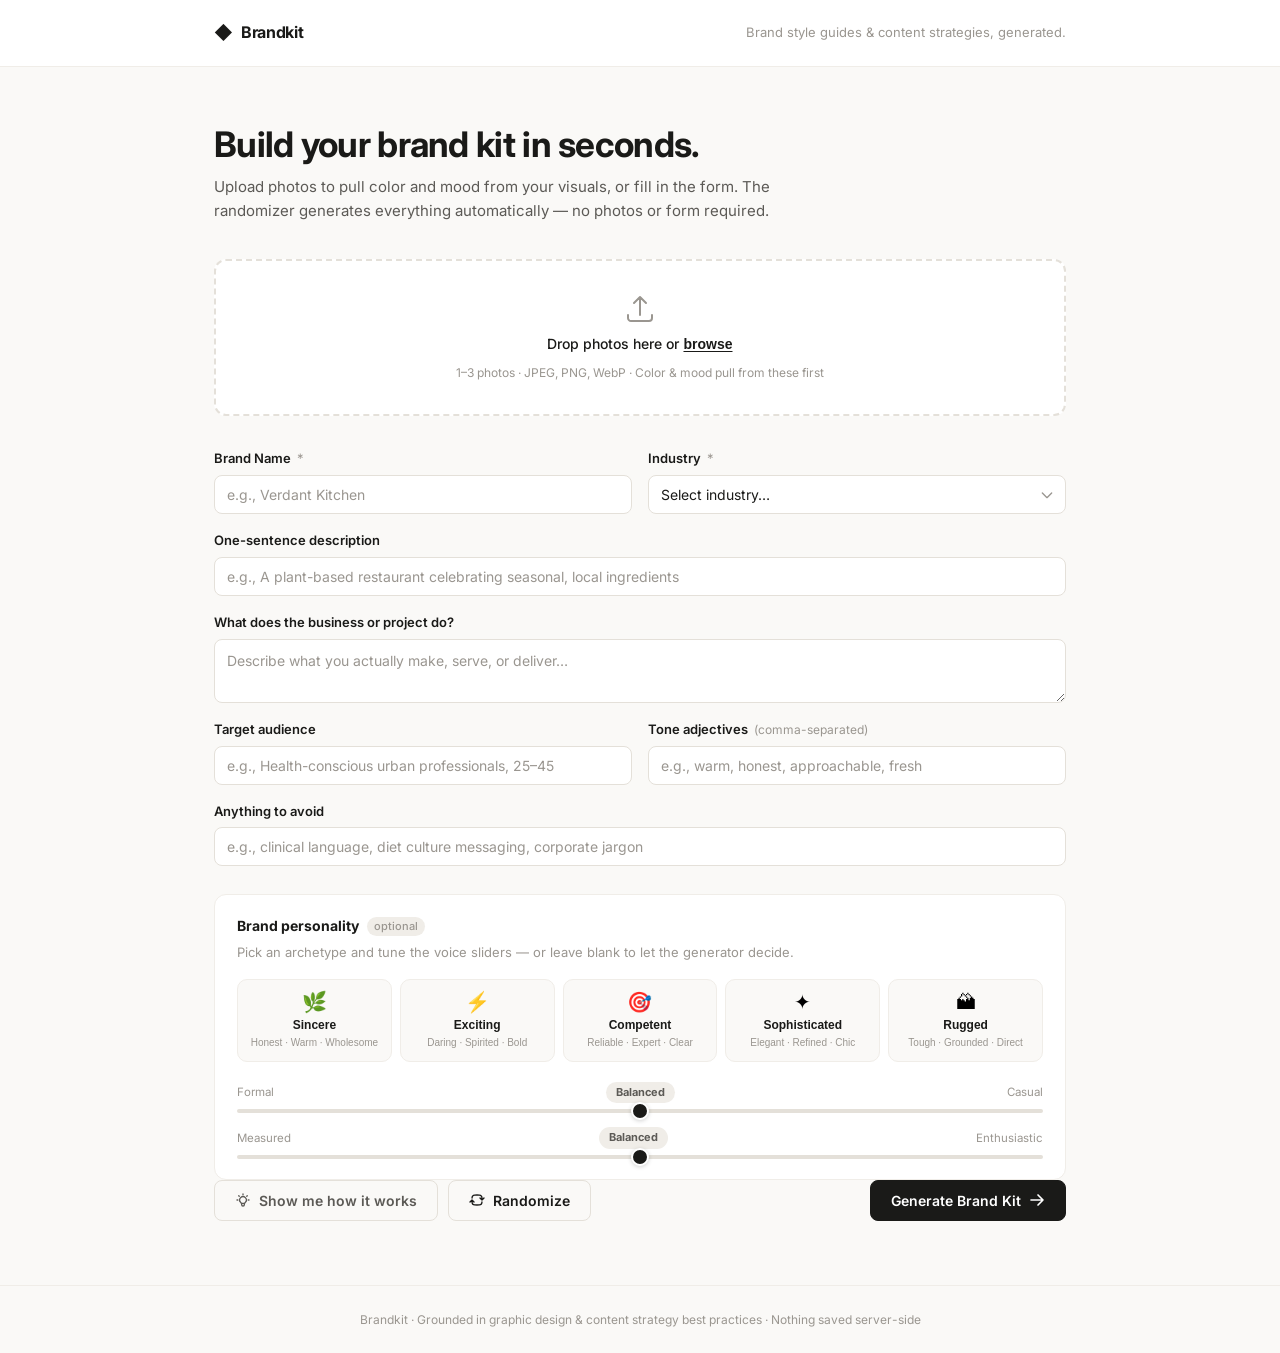
==== commit 526503bf: "Add tone sliders, brand archetypes, wordmark generator, and upgraded voice writing - Expand FONT_PAI" ====
--- a/index.html
+++ b/index.html
@@ -102,6 +102,61 @@
 
           </div>
         </form>
+
+        <!-- Brand Personality -->
+        <div class="personality-section">
+          <div class="personality-head">
+            <div class="personality-title">Brand personality <span class="field-note optional-label">optional</span></div>
+            <p class="personality-sub">Pick an archetype and tune the voice sliders — or leave blank to let the generator decide.</p>
+          </div>
+
+          <div class="archetype-grid">
+            <button type="button" class="archetype-card" data-archetype="sincerity">
+              <span class="arch-emoji">🌿</span>
+              <span class="arch-label">Sincere</span>
+              <span class="arch-desc">Honest · Warm · Wholesome</span>
+            </button>
+            <button type="button" class="archetype-card" data-archetype="excitement">
+              <span class="arch-emoji">⚡</span>
+              <span class="arch-label">Exciting</span>
+              <span class="arch-desc">Daring · Spirited · Bold</span>
+            </button>
+            <button type="button" class="archetype-card" data-archetype="competence">
+              <span class="arch-emoji">🎯</span>
+              <span class="arch-label">Competent</span>
+              <span class="arch-desc">Reliable · Expert · Clear</span>
+            </button>
+            <button type="button" class="archetype-card" data-archetype="sophistication">
+              <span class="arch-emoji">✦</span>
+              <span class="arch-label">Sophisticated</span>
+              <span class="arch-desc">Elegant · Refined · Chic</span>
+            </button>
+            <button type="button" class="archetype-card" data-archetype="ruggedness">
+              <span class="arch-emoji">🏔</span>
+              <span class="arch-label">Rugged</span>
+              <span class="arch-desc">Tough · Grounded · Direct</span>
+            </button>
+          </div>
+
+          <div class="tone-sliders">
+            <div class="tone-slider-row">
+              <div class="tone-slider-labels">
+                <span>Formal</span>
+                <span class="tone-slider-value" id="slider-formality-label">Balanced</span>
+                <span>Casual</span>
+              </div>
+              <input type="range" id="slider-formality" class="tone-range" min="0" max="100" value="50" step="1">
+            </div>
+            <div class="tone-slider-row">
+              <div class="tone-slider-labels">
+                <span>Measured</span>
+                <span class="tone-slider-value" id="slider-enthusiasm-label">Balanced</span>
+                <span>Enthusiastic</span>
+              </div>
+              <input type="range" id="slider-enthusiasm" class="tone-range" min="0" max="100" value="50" step="1">
+            </div>
+          </div>
+        </div>
 
         <!-- Action Buttons -->
         <div class="action-bar">
@@ -180,6 +235,9 @@
               <button class="tab-btn" data-tab="strategy" role="tab" aria-selected="false" aria-controls="panel-strategy">
                 <span class="tab-num">06</span><span class="tab-label">Strategy</span>
               </button>
+              <button class="tab-btn" data-tab="wordmark" role="tab" aria-selected="false" aria-controls="panel-wordmark">
+                <span class="tab-num">07</span><span class="tab-label">Wordmark</span>
+              </button>
             </nav>
           </div>
         </div>
@@ -304,6 +362,17 @@
               </article>
             </div>
 
+            <!-- 07 Wordmark -->
+            <div class="tab-panel" id="panel-wordmark" role="tabpanel" hidden>
+              <article class="kit-section">
+                <div class="kit-section-head">
+                  <div class="kit-section-title"><span class="section-num">07</span><h3>Wordmark</h3></div>
+                  <span class="section-badge">4 variants · SVG download</span>
+                </div>
+                <div class="section-content" id="wordmark-content"></div>
+              </article>
+            </div>
+
           </div><!-- /container -->
         </div><!-- /tab-panels -->
 
@@ -315,7 +384,7 @@
                 <svg viewBox="0 0 24 24" fill="none" stroke="currentColor" stroke-width="2" aria-hidden="true"><path stroke-linecap="round" stroke-linejoin="round" d="M10.5 19.5L3 12m0 0l7.5-7.5M3 12h18"/></svg>
                 Previous
               </button>
-              <span class="panel-nav-count" id="panel-nav-count">1 / 6</span>
+              <span class="panel-nav-count" id="panel-nav-count">1 / 7</span>
               <button type="button" class="btn btn--ghost btn--sm" id="next-tab-btn">
                 Next
                 <svg viewBox="0 0 24 24" fill="none" stroke="currentColor" stroke-width="2" aria-hidden="true"><path stroke-linecap="round" stroke-linejoin="round" d="M13.5 4.5L21 12m0 0l-7.5 7.5M21 12H3"/></svg>
--- a/style.css
+++ b/style.css
@@ -580,16 +580,7 @@
   border-radius: 8px;
   border: 1px solid var(--border-light);
 }
-.voice-trait-name { font-size: 13px; font-weight: 700; color: var(--text-primary); margin-bottom: 4px; }
-.voice-trait-desc { font-size: 12.5px; color: var(--text-secondary); line-height: 1.4; margin-bottom: 6px; }
-.voice-trait-not { font-size: 11.5px; color: var(--text-muted); }
-.voice-trait-not strong { color: var(--text-secondary); }
-
-.voice-channel-table { width: 100%; border-collapse: collapse; font-size: 13px; margin-bottom: 20px; }
-.voice-channel-table th { text-align: left; font-size: 11px; font-weight: 700; text-transform: uppercase; letter-spacing: 0.05em; color: var(--text-muted); padding: 8px 12px; border-bottom: 1px solid var(--border); }
-.voice-channel-table td { padding: 10px 12px; border-bottom: 1px solid var(--border-light); color: var(--text-secondary); vertical-align: top; }
-.voice-channel-table tr:last-child td { border-bottom: none; }
-.channel-name { font-weight: 600; color: var(--text-primary); }
+.voice-trait-name { font-size: 13px; font-weight: 700; color: var(--text-primary); margin-bottom: 6px; }
 
 .voice-sample {
   background: var(--bg);
@@ -824,6 +815,205 @@
   margin-top: 1px;
 }
 
+/* ── Brand Personality Section ─────────────────────────────── */
+.personality-section {
+  margin-top: 28px;
+  padding: 20px 22px;
+  background: var(--surface);
+  border-radius: var(--radius);
+  border: 1px solid var(--border-light);
+}
+.personality-head { margin-bottom: 16px; }
+.personality-title { font-size: 14px; font-weight: 700; color: var(--text-primary); display: flex; align-items: center; gap: 8px; }
+.optional-label { font-size: 11px; font-weight: 500; color: var(--text-muted); background: var(--border-light); padding: 1px 7px; border-radius: 20px; }
+.personality-sub { font-size: 13px; color: var(--text-muted); margin-top: 4px; }
+
+.archetype-grid {
+  display: grid;
+  grid-template-columns: repeat(5, 1fr);
+  gap: 8px;
+  margin-bottom: 20px;
+}
+@media (max-width: 680px) { .archetype-grid { grid-template-columns: repeat(3, 1fr); } }
+@media (max-width: 420px) { .archetype-grid { grid-template-columns: repeat(2, 1fr); } }
+
+.archetype-card {
+  display: flex;
+  flex-direction: column;
+  align-items: center;
+  gap: 4px;
+  padding: 12px 8px;
+  background: var(--bg);
+  border: 1.5px solid var(--border-light);
+  border-radius: 10px;
+  cursor: pointer;
+  transition: border-color var(--transition), background var(--transition), transform var(--transition);
+  text-align: center;
+}
+.archetype-card:hover { border-color: var(--border); background: var(--surface); transform: translateY(-1px); }
+.archetype-card.selected { border-color: var(--accent); background: var(--surface); box-shadow: 0 0 0 3px rgba(26,26,24,0.08); }
+.arch-emoji { font-size: 20px; line-height: 1; margin-bottom: 2px; }
+.arch-label { font-size: 12px; font-weight: 700; color: var(--text-primary); }
+.arch-desc { font-size: 10px; color: var(--text-muted); line-height: 1.3; }
+
+/* ── Tone Sliders ───────────────────────────────────────────── */
+.tone-sliders { display: flex; flex-direction: column; gap: 14px; }
+.tone-slider-row { display: flex; flex-direction: column; gap: 6px; }
+.tone-slider-labels {
+  display: flex;
+  justify-content: space-between;
+  align-items: center;
+  font-size: 11.5px;
+  color: var(--text-muted);
+}
+.tone-slider-value {
+  font-size: 11px;
+  font-weight: 700;
+  color: var(--text-secondary);
+  background: var(--border-light);
+  padding: 2px 10px;
+  border-radius: 20px;
+}
+
+.tone-range {
+  -webkit-appearance: none;
+  appearance: none;
+  width: 100%;
+  height: 4px;
+  background: var(--border);
+  border-radius: 2px;
+  outline: none;
+  cursor: pointer;
+}
+.tone-range::-webkit-slider-thumb {
+  -webkit-appearance: none;
+  appearance: none;
+  width: 18px;
+  height: 18px;
+  border-radius: 50%;
+  background: var(--accent);
+  border: 2px solid var(--surface);
+  box-shadow: 0 1px 4px rgba(0,0,0,0.18);
+  cursor: pointer;
+  transition: transform 120ms ease, box-shadow 120ms ease;
+}
+.tone-range::-webkit-slider-thumb:hover { transform: scale(1.15); box-shadow: 0 2px 8px rgba(0,0,0,0.22); }
+.tone-range::-moz-range-thumb {
+  width: 16px; height: 16px;
+  border-radius: 50%;
+  background: var(--accent);
+  border: 2px solid var(--surface);
+  cursor: pointer;
+  box-shadow: 0 1px 4px rgba(0,0,0,0.18);
+}
+
+/* ── Voice Section (updated) ────────────────────────────────── */
+.voice-section-label {
+  font-size: 11px;
+  font-weight: 700;
+  text-transform: uppercase;
+  letter-spacing: 0.06em;
+  color: var(--text-muted);
+  margin: 24px 0 10px;
+}
+.voice-section-label:first-of-type { margin-top: 0; }
+.voice-trait-means { font-size: 12.5px; color: var(--text-secondary); line-height: 1.4; margin-bottom: 8px; }
+.voice-do-dont { display: flex; flex-direction: column; gap: 5px; }
+.voice-do, .voice-dont {
+  display: flex;
+  gap: 7px;
+  font-size: 12px;
+  line-height: 1.45;
+  align-items: flex-start;
+}
+.voice-do  { color: var(--text-secondary); }
+.voice-dont { color: var(--text-muted); }
+.do-label, .dont-label {
+  flex-shrink: 0;
+  font-size: 9px;
+  font-weight: 800;
+  letter-spacing: 0.06em;
+  padding: 2px 5px;
+  border-radius: 3px;
+  margin-top: 1px;
+}
+.do-label   { background: #D1FAE5; color: #065F46; }
+.dont-label { background: #FEE2E2; color: #991B1B; }
+
+.writing-rules { display: flex; flex-direction: column; gap: 6px; margin-bottom: 8px; }
+.writing-rule {
+  display: flex;
+  gap: 10px;
+  align-items: flex-start;
+  font-size: 13px;
+  line-height: 1.5;
+  padding: 7px 10px;
+  background: var(--bg);
+  border-radius: 6px;
+}
+.writing-rule-key {
+  font-size: 11px;
+  font-weight: 700;
+  color: var(--text-secondary);
+  min-width: 110px;
+  flex-shrink: 0;
+}
+.writing-rule-val { color: var(--text-secondary); }
+
+.voice-channels { display: flex; flex-direction: column; gap: 6px; margin-bottom: 20px; }
+.voice-channel-row {
+  display: grid;
+  grid-template-columns: 160px 1fr 1fr;
+  gap: 10px;
+  align-items: start;
+  padding: 8px 10px;
+  background: var(--bg);
+  border-radius: 6px;
+  font-size: 12.5px;
+}
+@media (max-width: 640px) { .voice-channel-row { grid-template-columns: 1fr; } }
+.voice-channel-name { font-weight: 700; color: var(--text-primary); }
+.voice-channel-tone { color: var(--text-secondary); }
+.voice-channel-example { color: var(--text-muted); font-style: italic; }
+
+/* ── Wordmark Section ───────────────────────────────────────── */
+.wm-grid {
+  display: grid;
+  grid-template-columns: 1fr 1fr;
+  gap: 12px;
+}
+@media (max-width: 560px) { .wm-grid { grid-template-columns: 1fr; } }
+
+.wm-card {
+  background: var(--bg);
+  border-radius: 10px;
+  border: 1px solid var(--border-light);
+  overflow: hidden;
+  transition: border-color var(--transition);
+}
+.wm-card:hover { border-color: var(--border); }
+.wm-preview {
+  width: 100%;
+  aspect-ratio: 3 / 1;
+  overflow: hidden;
+  display: flex;
+  align-items: center;
+  justify-content: center;
+  background: var(--surface);
+}
+.wm-preview svg { width: 100%; height: 100%; display: block; }
+.wm-card-foot {
+  display: flex;
+  align-items: center;
+  justify-content: space-between;
+  padding: 10px 14px;
+  border-top: 1px solid var(--border-light);
+  gap: 10px;
+}
+.wm-label { font-size: 13px; font-weight: 700; color: var(--text-primary); }
+.wm-desc  { font-size: 11px; color: var(--text-muted); margin-top: 2px; }
+.wm-download-btn { flex-shrink: 0; }
+
 /* ── Output Footer ─────────────────────────────────────────── */
 .output-footer {
   display: flex;
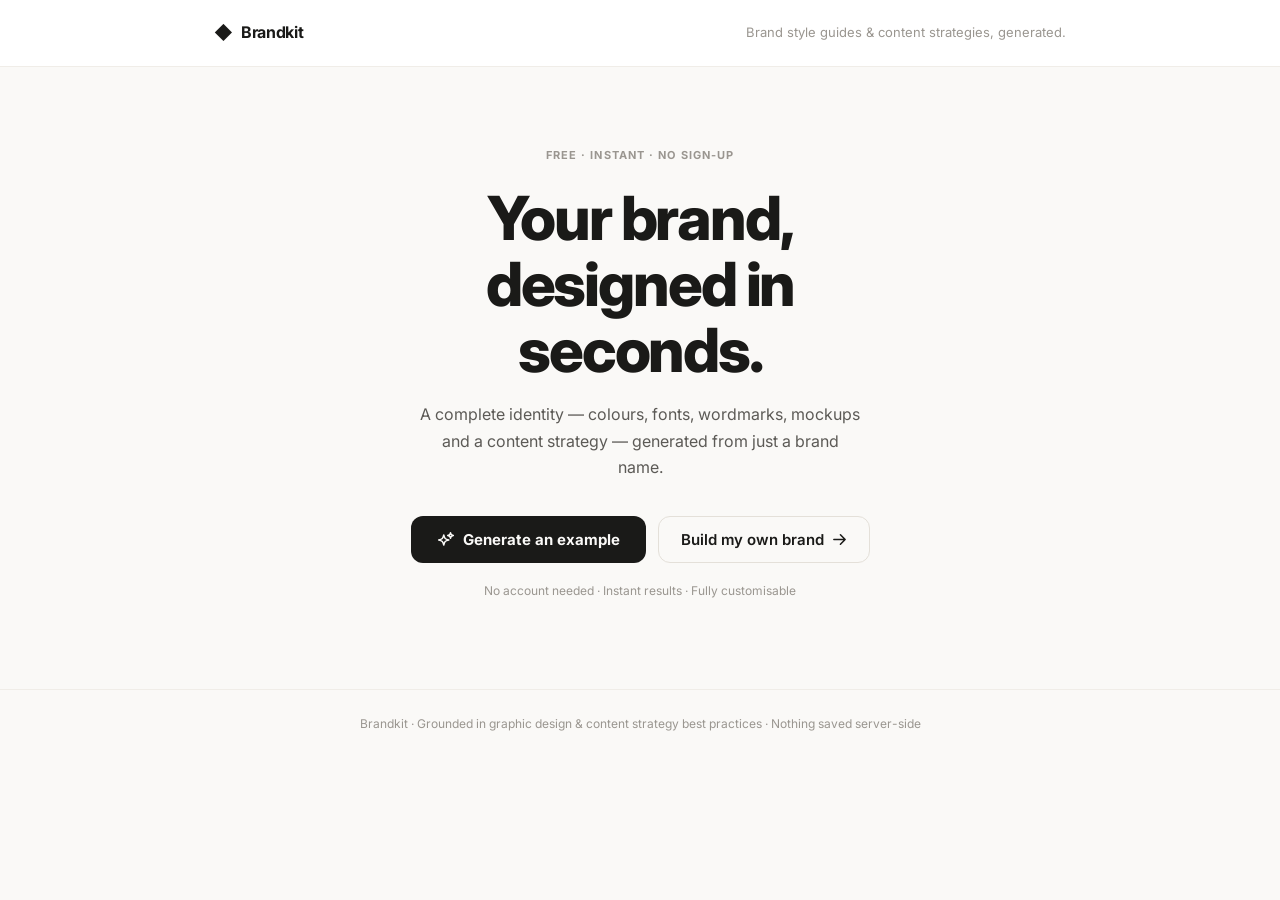
==== commit f2a0d4b8: "Redesign hero, add progressive form disclosure, add CTA library (tab 08) Hero (feature 1): - Landing" ====
--- a/index.html
+++ b/index.html
@@ -27,152 +27,172 @@
     <section class="input-section" id="input-section">
       <div class="container">
 
-        <div class="input-intro">
-          <h1>Build your brand kit in seconds.</h1>
-          <p>Upload photos to pull color and mood from your visuals, or fill in the form. The randomizer generates everything automatically — no photos or form required.</p>
-        </div>
-
-        <!-- Photo Upload -->
-        <div class="photo-upload-wrap">
-          <div class="drop-zone" id="drop-zone" role="button" tabindex="0" aria-label="Upload brand photos">
-            <div class="drop-zone-idle" id="drop-idle">
-              <svg class="upload-icon" viewBox="0 0 24 24" fill="none" stroke="currentColor" stroke-width="1.5" aria-hidden="true">
-                <path stroke-linecap="round" stroke-linejoin="round" d="M3 16.5v2.25A2.25 2.25 0 005.25 21h13.5A2.25 2.25 0 0021 18.75V16.5m-13.5-9L12 3m0 0l4.5 4.5M12 3v13.5"/>
-              </svg>
-              <p class="drop-label">Drop photos here or <button type="button" class="link-btn" id="photo-browse-btn">browse</button></p>
-              <p class="drop-hint">1–3 photos · JPEG, PNG, WebP · Color &amp; mood pull from these first</p>
-            </div>
-            <div class="photo-previews" id="photo-previews" hidden></div>
-          </div>
-          <input type="file" id="photo-input" accept="image/jpeg,image/png,image/webp" multiple hidden>
-        </div>
-
-        <!-- Brand Form -->
-        <form id="brand-form" class="brand-form" novalidate>
-          <div class="form-grid">
-
-            <div class="form-group">
-              <label for="brand-name">Brand Name <span class="req">*</span></label>
-              <input type="text" id="brand-name" name="brand-name" placeholder="e.g., Verdant Kitchen" autocomplete="off">
-            </div>
-
-            <div class="form-group">
-              <label for="industry">Industry <span class="req">*</span></label>
-              <select id="industry" name="industry">
-                <option value="">Select industry…</option>
-                <option value="technology">Technology &amp; Software</option>
-                <option value="food-beverage">Food &amp; Beverage</option>
-                <option value="health-wellness">Health &amp; Wellness</option>
-                <option value="fashion-beauty">Fashion &amp; Beauty</option>
-                <option value="finance">Finance &amp; Fintech</option>
-                <option value="education">Education</option>
-                <option value="arts-entertainment">Arts &amp; Entertainment</option>
-                <option value="real-estate">Real Estate</option>
-                <option value="travel-hospitality">Travel &amp; Hospitality</option>
-                <option value="nonprofit">Non-profit &amp; Social Impact</option>
-                <option value="retail">Retail &amp; E-commerce</option>
-                <option value="professional-services">Professional Services</option>
-              </select>
-            </div>
-
-            <div class="form-group form-group--full">
-              <label for="description">One-sentence description</label>
-              <input type="text" id="description" name="description" placeholder="e.g., A plant-based restaurant celebrating seasonal, local ingredients">
-            </div>
-
-            <div class="form-group form-group--full">
-              <label for="what-does">What does the business or project do?</label>
-              <textarea id="what-does" name="what-does" rows="2" placeholder="Describe what you actually make, serve, or deliver…"></textarea>
-            </div>
-
-            <div class="form-group">
-              <label for="audience">Target audience</label>
-              <input type="text" id="audience" name="audience" placeholder="e.g., Health-conscious urban professionals, 25–45">
-            </div>
-
-            <div class="form-group">
-              <label for="tone">Tone adjectives <span class="field-note">(comma-separated)</span></label>
-              <input type="text" id="tone" name="tone" placeholder="e.g., warm, honest, approachable, fresh">
-            </div>
-
-            <div class="form-group form-group--full">
-              <label for="avoid">Anything to avoid</label>
-              <input type="text" id="avoid" name="avoid" placeholder="e.g., clinical language, diet culture messaging, corporate jargon">
-            </div>
-
-          </div>
-        </form>
-
-        <!-- Brand Personality -->
-        <div class="personality-section">
-          <div class="personality-head">
-            <div class="personality-title">Brand personality <span class="field-note optional-label">optional</span></div>
-            <p class="personality-sub">Pick an archetype and tune the voice sliders — or leave blank to let the generator decide.</p>
-          </div>
-
-          <div class="archetype-grid">
-            <button type="button" class="archetype-card" data-archetype="sincerity">
-              <span class="arch-emoji">🌿</span>
-              <span class="arch-label">Sincere</span>
-              <span class="arch-desc">Honest · Warm · Wholesome</span>
+        <!-- ── Hero panel (default) ──────────────────────── -->
+        <div class="hero-panel" id="hero-panel">
+          <p class="hero-kicker">Free · instant · no sign-up</p>
+          <h1 class="hero-title">Your brand,<br>designed in seconds.</h1>
+          <p class="hero-body">A complete identity — colours, fonts, wordmarks, mockups and a content strategy — generated from just a brand name.</p>
+          <div class="hero-actions">
+            <button type="button" class="btn btn--hero-primary" id="randomize-btn">
+              <svg viewBox="0 0 24 24" fill="none" stroke="currentColor" stroke-width="2" aria-hidden="true" style="width:18px;height:18px;flex-shrink:0;"><path stroke-linecap="round" stroke-linejoin="round" d="M9.813 15.904L9 18.75l-.813-2.846a4.5 4.5 0 00-3.09-3.09L2.25 12l2.846-.813a4.5 4.5 0 003.09-3.09L9 5.25l.813 2.846a4.5 4.5 0 003.09 3.09L15.75 12l-2.846.813a4.5 4.5 0 00-3.09 3.09zM18.259 8.715L18 9.75l-.259-1.035a3.375 3.375 0 00-2.455-2.456L14.25 6l1.036-.259a3.375 3.375 0 002.455-2.456L18 2.25l.259 1.035a3.375 3.375 0 002.456 2.456L21.75 6l-1.035.259a3.375 3.375 0 00-2.456 2.456z"/></svg>
+              Generate an example
             </button>
-            <button type="button" class="archetype-card" data-archetype="excitement">
-              <span class="arch-emoji">⚡</span>
-              <span class="arch-label">Exciting</span>
-              <span class="arch-desc">Daring · Spirited · Bold</span>
-            </button>
-            <button type="button" class="archetype-card" data-archetype="competence">
-              <span class="arch-emoji">🎯</span>
-              <span class="arch-label">Competent</span>
-              <span class="arch-desc">Reliable · Expert · Clear</span>
-            </button>
-            <button type="button" class="archetype-card" data-archetype="sophistication">
-              <span class="arch-emoji">✦</span>
-              <span class="arch-label">Sophisticated</span>
-              <span class="arch-desc">Elegant · Refined · Chic</span>
-            </button>
-            <button type="button" class="archetype-card" data-archetype="ruggedness">
-              <span class="arch-emoji">🏔</span>
-              <span class="arch-label">Rugged</span>
-              <span class="arch-desc">Tough · Grounded · Direct</span>
+            <button type="button" class="btn btn--hero-ghost" onclick="showBrandForm()">
+              Build my own brand
+              <svg viewBox="0 0 24 24" fill="none" stroke="currentColor" stroke-width="2.5" aria-hidden="true" style="width:15px;height:15px;flex-shrink:0;"><path stroke-linecap="round" stroke-linejoin="round" d="M13.5 4.5L21 12m0 0l-7.5 7.5M21 12H3"/></svg>
             </button>
           </div>
-
-          <div class="tone-sliders">
-            <div class="tone-slider-row">
-              <div class="tone-slider-labels">
-                <span>Formal</span>
-                <span class="tone-slider-value" id="slider-formality-label">Balanced</span>
-                <span>Casual</span>
+          <p class="hero-note">No account needed &middot; Instant results &middot; Fully customisable</p>
+        </div>
+
+        <!-- ── Form panel (shown after "Build my own") ───── -->
+        <div class="form-panel" id="form-panel" hidden>
+
+          <!-- Core: name + industry + generate -->
+          <div class="form-core">
+            <button type="button" class="form-back-btn" onclick="hideBrandForm()">
+              <svg viewBox="0 0 24 24" fill="none" stroke="currentColor" stroke-width="2.5" aria-hidden="true" style="width:13px;height:13px;"><path stroke-linecap="round" stroke-linejoin="round" d="M10.5 19.5L3 12m0 0l7.5-7.5M3 12h18"/></svg>
+              Back
+            </button>
+            <h2 class="form-heading">Your brand</h2>
+            <div class="form-row-2">
+              <div class="form-group">
+                <label for="brand-name">Brand name <span class="req">*</span></label>
+                <input type="text" id="brand-name" name="brand-name" placeholder="e.g., Verdant Kitchen" autocomplete="off">
               </div>
-              <input type="range" id="slider-formality" class="tone-range" min="0" max="100" value="50" step="1">
-            </div>
-            <div class="tone-slider-row">
-              <div class="tone-slider-labels">
-                <span>Measured</span>
-                <span class="tone-slider-value" id="slider-enthusiasm-label">Balanced</span>
-                <span>Enthusiastic</span>
+              <div class="form-group">
+                <label for="industry">Industry</label>
+                <select id="industry" name="industry">
+                  <option value="">Select industry…</option>
+                  <option value="technology">Technology &amp; Software</option>
+                  <option value="food-beverage">Food &amp; Beverage</option>
+                  <option value="health-wellness">Health &amp; Wellness</option>
+                  <option value="fashion-beauty">Fashion &amp; Beauty</option>
+                  <option value="finance">Finance &amp; Fintech</option>
+                  <option value="education">Education</option>
+                  <option value="arts-entertainment">Arts &amp; Entertainment</option>
+                  <option value="real-estate">Real Estate</option>
+                  <option value="travel-hospitality">Travel &amp; Hospitality</option>
+                  <option value="nonprofit">Non-profit &amp; Social Impact</option>
+                  <option value="retail">Retail &amp; E-commerce</option>
+                  <option value="professional-services">Professional Services</option>
+                </select>
               </div>
-              <input type="range" id="slider-enthusiasm" class="tone-range" min="0" max="100" value="50" step="1">
+            </div>
+            <div class="form-core-actions">
+              <button type="button" class="btn btn--primary" id="generate-btn">
+                Generate Brand Kit
+                <svg viewBox="0 0 24 24" fill="none" stroke="currentColor" stroke-width="2.5" aria-hidden="true"><path stroke-linecap="round" stroke-linejoin="round" d="M13.5 4.5L21 12m0 0l-7.5 7.5M21 12H3"/></svg>
+              </button>
+              <button type="button" class="btn btn--ghost" id="demo-btn">Show me an example instead</button>
             </div>
           </div>
-        </div>
-
-        <!-- Action Buttons -->
-        <div class="action-bar">
-          <button type="button" class="btn btn--demo" id="demo-btn" title="Auto-populate with a sample brand and generate">
-            <svg viewBox="0 0 24 24" fill="none" stroke="currentColor" stroke-width="2" aria-hidden="true"><path stroke-linecap="round" stroke-linejoin="round" d="M9.663 17h4.673M12 3v1m6.364 1.636l-.707.707M21 12h-1M4 12H3m3.343-5.657l-.707-.707m2.828 9.9a5 5 0 117.072 0l-.548.547A3.374 3.374 0 0014 18.469V19a2 2 0 11-4 0v-.531c0-.895-.356-1.754-.988-2.386l-.548-.547z"/></svg>
-            Show me how it works
-          </button>
-          <button type="button" class="btn btn--ghost" id="randomize-btn" title="Generate a random brand kit — no form or photos needed">
-            <svg viewBox="0 0 24 24" fill="none" stroke="currentColor" stroke-width="2" aria-hidden="true"><path stroke-linecap="round" stroke-linejoin="round" d="M19.5 12c0-1.232-.046-2.453-.138-3.662a4.006 4.006 0 00-3.7-3.7 48.678 48.678 0 00-7.324 0 4.006 4.006 0 00-3.7 3.7c-.017.22-.032.441-.046.662M19.5 12l3-3m-3 3l-3-3m-12 3c0 1.232.046 2.453.138 3.662a4.006 4.006 0 003.7 3.7 48.656 48.656 0 007.324 0 4.006 4.006 0 003.7-3.7c.017-.22.032-.441.046-.662M4.5 12l3 3m-3-3l-3 3"/></svg>
-            Randomize
-          </button>
-          <button type="button" class="btn btn--primary" id="generate-btn">
-            Generate Brand Kit
-            <svg viewBox="0 0 24 24" fill="none" stroke="currentColor" stroke-width="2.5" aria-hidden="true"><path stroke-linecap="round" stroke-linejoin="round" d="M13.5 4.5L21 12m0 0l-7.5 7.5M21 12H3"/></svg>
-          </button>
-        </div>
+
+          <!-- Details: optional extra context -->
+          <details class="form-details">
+            <summary class="form-details-summary">
+              Add more detail <span class="form-optional-tag">optional</span>
+            </summary>
+            <div class="form-details-body">
+
+              <!-- Photo Upload -->
+              <div class="photo-upload-wrap">
+                <div class="drop-zone" id="drop-zone" role="button" tabindex="0" aria-label="Upload brand photos">
+                  <div class="drop-zone-idle" id="drop-idle">
+                    <svg class="upload-icon" viewBox="0 0 24 24" fill="none" stroke="currentColor" stroke-width="1.5" aria-hidden="true">
+                      <path stroke-linecap="round" stroke-linejoin="round" d="M3 16.5v2.25A2.25 2.25 0 005.25 21h13.5A2.25 2.25 0 0021 18.75V16.5m-13.5-9L12 3m0 0l4.5 4.5M12 3v13.5"/>
+                    </svg>
+                    <p class="drop-label">Drop photos here or <button type="button" class="link-btn" id="photo-browse-btn">browse</button></p>
+                    <p class="drop-hint">1–3 photos · JPEG, PNG, WebP · Colour &amp; mood extracted from these first</p>
+                  </div>
+                  <div class="photo-previews" id="photo-previews" hidden></div>
+                </div>
+                <input type="file" id="photo-input" accept="image/jpeg,image/png,image/webp" multiple hidden>
+              </div>
+
+              <!-- Extended brand fields -->
+              <form id="brand-form" class="brand-form" novalidate>
+                <div class="form-grid">
+                  <div class="form-group form-group--full">
+                    <label for="description">One-sentence description</label>
+                    <input type="text" id="description" name="description" placeholder="e.g., A plant-based restaurant celebrating seasonal, local ingredients">
+                  </div>
+                  <div class="form-group form-group--full">
+                    <label for="what-does">What does the business do?</label>
+                    <textarea id="what-does" name="what-does" rows="2" placeholder="Describe what you make, serve, or deliver…"></textarea>
+                  </div>
+                  <div class="form-group">
+                    <label for="audience">Target audience</label>
+                    <input type="text" id="audience" name="audience" placeholder="e.g., Health-conscious urban professionals, 25–45">
+                  </div>
+                  <div class="form-group">
+                    <label for="tone">Tone adjectives <span class="field-note">(comma-separated)</span></label>
+                    <input type="text" id="tone" name="tone" placeholder="e.g., warm, honest, approachable, fresh">
+                  </div>
+                  <div class="form-group form-group--full">
+                    <label for="avoid">Anything to avoid</label>
+                    <input type="text" id="avoid" name="avoid" placeholder="e.g., clinical language, corporate jargon">
+                  </div>
+                </div>
+              </form>
+
+              <!-- Brand Personality -->
+              <div class="personality-section">
+                <div class="personality-head">
+                  <div class="personality-title">Brand personality <span class="field-note optional-label">optional</span></div>
+                  <p class="personality-sub">Pick an archetype and tune the voice sliders — or leave blank to let the generator decide.</p>
+                </div>
+                <div class="archetype-grid">
+                  <button type="button" class="archetype-card" data-archetype="sincerity">
+                    <span class="arch-emoji">🌿</span>
+                    <span class="arch-label">Sincere</span>
+                    <span class="arch-desc">Honest · Warm · Wholesome</span>
+                  </button>
+                  <button type="button" class="archetype-card" data-archetype="excitement">
+                    <span class="arch-emoji">⚡</span>
+                    <span class="arch-label">Exciting</span>
+                    <span class="arch-desc">Daring · Spirited · Bold</span>
+                  </button>
+                  <button type="button" class="archetype-card" data-archetype="competence">
+                    <span class="arch-emoji">🎯</span>
+                    <span class="arch-label">Competent</span>
+                    <span class="arch-desc">Reliable · Expert · Clear</span>
+                  </button>
+                  <button type="button" class="archetype-card" data-archetype="sophistication">
+                    <span class="arch-emoji">✦</span>
+                    <span class="arch-label">Sophisticated</span>
+                    <span class="arch-desc">Elegant · Refined · Chic</span>
+                  </button>
+                  <button type="button" class="archetype-card" data-archetype="ruggedness">
+                    <span class="arch-emoji">🏔</span>
+                    <span class="arch-label">Rugged</span>
+                    <span class="arch-desc">Tough · Grounded · Direct</span>
+                  </button>
+                </div>
+                <div class="tone-sliders">
+                  <div class="tone-slider-row">
+                    <div class="tone-slider-labels">
+                      <span>Formal</span>
+                      <span class="tone-slider-value" id="slider-formality-label">Balanced</span>
+                      <span>Casual</span>
+                    </div>
+                    <input type="range" id="slider-formality" class="tone-range" min="0" max="100" value="50" step="1">
+                  </div>
+                  <div class="tone-slider-row">
+                    <div class="tone-slider-labels">
+                      <span>Measured</span>
+                      <span class="tone-slider-value" id="slider-enthusiasm-label">Balanced</span>
+                      <span>Enthusiastic</span>
+                    </div>
+                    <input type="range" id="slider-enthusiasm" class="tone-range" min="0" max="100" value="50" step="1">
+                  </div>
+                </div>
+              </div>
+
+            </div><!-- /form-details-body -->
+          </details>
+
+        </div><!-- /form-panel -->
 
       </div>
     </section>
@@ -238,6 +258,9 @@
               <button class="tab-btn" data-tab="wordmark" role="tab" aria-selected="false" aria-controls="panel-wordmark">
                 <span class="tab-num">07</span><span class="tab-label">Wordmark</span>
               </button>
+              <button class="tab-btn" data-tab="ctas" role="tab" aria-selected="false" aria-controls="panel-ctas">
+                <span class="tab-num">08</span><span class="tab-label">CTAs</span>
+              </button>
             </nav>
           </div>
         </div>
@@ -335,7 +358,18 @@
               <article class="kit-section kit-section--mockup">
                 <div class="kit-section-head">
                   <div class="kit-section-title"><span class="section-num">05</span><h3>Visual Mockups</h3></div>
-                  <span class="section-badge">5 contexts</span>
+                  <div class="mockup-head-actions">
+                    <button type="button" class="btn btn--sm" onclick="regenSection('mockup')" title="Pick new layout variants for all cells">
+                      <svg viewBox="0 0 16 16" fill="none" stroke="currentColor" stroke-width="1.6" aria-hidden="true" style="width:12px;height:12px;vertical-align:-1px;margin-right:4px;"><path stroke-linecap="round" stroke-linejoin="round" d="M2.5 8a5.5 5.5 0 018.5-4.58M13.5 8a5.5 5.5 0 01-8.5 4.58M12 3.5l1.5 2-2 .5M4 12.5l-1.5-2 2-.5"/></svg>Refresh layouts
+                    </button>
+                  </div>
+                </div>
+                <div class="platform-tabs" id="platform-tabs">
+                  <button class="platform-tab-btn active" data-platform="instagram" onclick="switchMockupPlatform('instagram')">Instagram</button>
+                  <button class="platform-tab-btn" data-platform="youtube" onclick="switchMockupPlatform('youtube')">YouTube</button>
+                  <button class="platform-tab-btn" data-platform="tiktok" onclick="switchMockupPlatform('tiktok')">TikTok</button>
+                  <button class="platform-tab-btn" data-platform="website" onclick="switchMockupPlatform('website')">Website</button>
+                  <button class="platform-tab-btn" data-platform="print" onclick="switchMockupPlatform('print')">Print &amp; Email</button>
                 </div>
                 <div class="section-content section-content--flush" id="mockup-content"></div>
               </article>
@@ -351,12 +385,55 @@
                   </button>
                 </div>
                 <div class="section-content" id="strategy-content"></div>
-                <div class="edit-panel" id="strategy-edit" hidden>
-                  <label class="edit-label">Regeneration guidance</label>
-                  <input type="text" class="edit-input" id="strategy-guidance" placeholder="e.g., more educational focus, add LinkedIn, emphasize short-form video, B2B audience">
-                  <div class="edit-actions">
-                    <button type="button" class="btn btn--primary btn--sm" onclick="regenSection('strategy')">Regenerate strategy</button>
-                    <button type="button" class="btn btn--ghost btn--sm" onclick="closeEdit('strategy-edit')">Cancel</button>
+                <div class="edit-panel refine-panel" id="strategy-edit" hidden>
+                  <!-- Step 1: choose target area -->
+                  <div id="refine-step-1">
+                    <div class="edit-label">What would you like to refine?</div>
+                    <div class="refine-areas">
+                      <button class="refine-area-btn" onclick="selectRefineArea('channels')">
+                        <span class="refine-area-icon">
+                          <svg viewBox="0 0 16 16" fill="none" stroke="currentColor" stroke-width="1.5"><circle cx="4" cy="8" r="2"/><circle cx="12" cy="4" r="2"/><circle cx="12" cy="12" r="2"/><path stroke-linecap="round" d="M6 7.2l4-2.4M6 8.8l4 2.4"/></svg>
+                        </span>
+                        Channel mix
+                      </button>
+                      <button class="refine-area-btn" onclick="selectRefineArea('pillars')">
+                        <span class="refine-area-icon">
+                          <svg viewBox="0 0 16 16" fill="none" stroke="currentColor" stroke-width="1.5"><rect x="2" y="10" width="3" height="4" rx="0.5"/><rect x="6.5" y="6" width="3" height="8" rx="0.5"/><rect x="11" y="2" width="3" height="12" rx="0.5"/></svg>
+                        </span>
+                        Content pillars
+                      </button>
+                      <button class="refine-area-btn" onclick="selectRefineArea('cadence')">
+                        <span class="refine-area-icon">
+                          <svg viewBox="0 0 16 16" fill="none" stroke="currentColor" stroke-width="1.5"><rect x="2" y="3" width="12" height="11" rx="1.5"/><path stroke-linecap="round" d="M5 2v2M11 2v2M2 7h12"/></svg>
+                        </span>
+                        Posting cadence
+                      </button>
+                      <button class="refine-area-btn" onclick="selectRefineArea('formats')">
+                        <span class="refine-area-icon">
+                          <svg viewBox="0 0 16 16" fill="none" stroke="currentColor" stroke-width="1.5"><rect x="2" y="2" width="7" height="7" rx="1"/><rect x="7" y="7" width="7" height="7" rx="1"/><path stroke-linecap="round" d="M2 11h4M9 5h4"/></svg>
+                        </span>
+                        Content formats
+                      </button>
+                      <button class="refine-area-btn" onclick="selectRefineArea('audience')">
+                        <span class="refine-area-icon">
+                          <svg viewBox="0 0 16 16" fill="none" stroke="currentColor" stroke-width="1.5"><circle cx="6" cy="5" r="2.5"/><path stroke-linecap="round" stroke-linejoin="round" d="M1 14c0-2.76 2.24-5 5-5s5 2.24 5 5"/><circle cx="12" cy="6" r="2"/><path stroke-linecap="round" d="M14 14c0-1.66-1.34-3-3-3"/></svg>
+                        </span>
+                        Audience focus
+                      </button>
+                    </div>
+                  </div>
+                  <!-- Step 2: choose option within area -->
+                  <div id="refine-step-2" hidden>
+                    <button class="refine-back-btn" onclick="showRefineStep(1)">
+                      <svg viewBox="0 0 16 16" fill="none" stroke="currentColor" stroke-width="1.6" style="width:12px;height:12px"><path stroke-linecap="round" stroke-linejoin="round" d="M10 3L5 8l5 5"/></svg>
+                      Back
+                    </button>
+                    <div class="edit-label" id="refine-step-2-label"></div>
+                    <div class="refine-options" id="refine-options"></div>
+                    <div class="edit-actions" style="margin-top:16px;">
+                      <button type="button" class="btn btn--primary btn--sm" onclick="applyStrategyRefinement()">Apply</button>
+                      <button type="button" class="btn btn--ghost btn--sm" onclick="closeEdit('strategy-edit')">Cancel</button>
+                    </div>
                   </div>
                 </div>
               </article>
@@ -367,9 +444,25 @@
               <article class="kit-section">
                 <div class="kit-section-head">
                   <div class="kit-section-title"><span class="section-num">07</span><h3>Wordmark</h3></div>
-                  <span class="section-badge">4 variants · SVG download</span>
+                  <div class="mockup-head-actions">
+                    <span class="section-badge">4 styles · SVG download</span>
+                    <button type="button" class="btn btn--sm" onclick="regenSection('wordmark')" title="Pick new style variants for all wordmarks">
+                      <svg viewBox="0 0 16 16" fill="none" stroke="currentColor" stroke-width="1.6" aria-hidden="true" style="width:12px;height:12px;vertical-align:-1px;margin-right:4px;"><path stroke-linecap="round" stroke-linejoin="round" d="M2.5 8a5.5 5.5 0 018.5-4.58M13.5 8a5.5 5.5 0 01-8.5 4.58M12 3.5l1.5 2-2 .5M4 12.5l-1.5-2 2-.5"/></svg>Refresh styles
+                    </button>
+                  </div>
                 </div>
                 <div class="section-content" id="wordmark-content"></div>
+              </article>
+            </div>
+
+            <!-- 08 CTAs -->
+            <div class="tab-panel" id="panel-ctas" role="tabpanel" hidden>
+              <article class="kit-section">
+                <div class="kit-section-head">
+                  <div class="kit-section-title"><span class="section-num">08</span><h3>Calls to Action</h3></div>
+                  <span class="section-badge">16 components</span>
+                </div>
+                <div class="section-content" id="ctas-content"></div>
               </article>
             </div>
 
@@ -384,7 +477,7 @@
                 <svg viewBox="0 0 24 24" fill="none" stroke="currentColor" stroke-width="2" aria-hidden="true"><path stroke-linecap="round" stroke-linejoin="round" d="M10.5 19.5L3 12m0 0l7.5-7.5M3 12h18"/></svg>
                 Previous
               </button>
-              <span class="panel-nav-count" id="panel-nav-count">1 / 7</span>
+              <span class="panel-nav-count" id="panel-nav-count">1 / 8</span>
               <button type="button" class="btn btn--ghost btn--sm" id="next-tab-btn">
                 Next
                 <svg viewBox="0 0 24 24" fill="none" stroke="currentColor" stroke-width="2" aria-hidden="true"><path stroke-linecap="round" stroke-linejoin="round" d="M13.5 4.5L21 12m0 0l-7.5 7.5M21 12H3"/></svg>
@@ -405,6 +498,27 @@
 
   </div><!-- /app -->
 
+  <!-- ─── Code Snippet Modal ─────────────────────────────── -->
+  <div class="code-modal" id="code-modal" hidden role="dialog" aria-modal="true" aria-labelledby="code-modal-title">
+    <div class="code-modal-backdrop" onclick="closeCodeModal()"></div>
+    <div class="code-modal-panel">
+      <div class="code-modal-header">
+        <div class="code-modal-titles">
+          <span class="code-modal-title" id="code-modal-title">Code Snippet</span>
+          <span class="code-modal-sub" id="code-modal-sub"></span>
+        </div>
+        <div class="code-modal-header-actions">
+          <button id="code-copy-btn" class="btn btn--sm" onclick="copyCodeSnippet()">Copy code</button>
+          <button class="btn btn--primary btn--sm" onclick="downloadCodeSnippet()">Download .html</button>
+          <button class="code-modal-close" onclick="closeCodeModal()" aria-label="Close modal">
+            <svg viewBox="0 0 16 16" fill="none" stroke="currentColor" stroke-width="2" aria-hidden="true"><path stroke-linecap="round" stroke-linejoin="round" d="M3 3l10 10M13 3L3 13"/></svg>
+          </button>
+        </div>
+      </div>
+      <pre class="code-modal-pre"><code id="code-modal-code"></code></pre>
+    </div>
+  </div>
+
   <script src="app.js"></script>
 </body>
 </html>
--- a/style.css
+++ b/style.css
@@ -86,8 +86,9 @@
 }
 .btn--demo:hover { background: var(--border-light); color: var(--text-primary); }
 
-.btn--sm { padding: 7px 14px; font-size: 13px; }
-.btn--lg { padding: 14px 28px; font-size: 15px; }
+.btn--sm  { padding: 7px 14px; font-size: 13px; }
+.btn--xs  { padding: 5px 10px; font-size: 11px; font-weight: 700; letter-spacing: 0.02em; }
+.btn--lg  { padding: 14px 28px; font-size: 15px; }
 
 .link-btn {
   background: none; border: none; padding: 0;
@@ -139,11 +140,163 @@
 @media (max-width: 500px) { .header-sub { display: none; } }
 
 /* ── Input Section ─────────────────────────────────────────── */
-.input-section { padding: 56px 0 64px; }
-
-.input-intro { margin-bottom: 36px; }
-.input-intro h1 { margin-bottom: 10px; }
-.input-intro p { font-size: 15px; max-width: 600px; }
+.input-section { padding: 0; }
+
+/* Hero panel */
+.hero-panel {
+  max-width: 560px;
+  margin: 0 auto;
+  text-align: center;
+  padding: 80px 16px 88px;
+}
+.hero-kicker {
+  font-size: 11px;
+  font-weight: 700;
+  letter-spacing: 0.1em;
+  text-transform: uppercase;
+  color: var(--text-muted);
+  margin-bottom: 22px;
+}
+.hero-title {
+  font-size: clamp(2.2rem, 6vw, 3.8rem);
+  font-weight: 800;
+  line-height: 1.08;
+  letter-spacing: -0.035em;
+  color: var(--text-primary);
+  margin-bottom: 18px;
+}
+.hero-body {
+  font-size: 16px;
+  color: var(--text-secondary);
+  line-height: 1.65;
+  max-width: 440px;
+  margin: 0 auto 36px;
+}
+.hero-actions {
+  display: flex;
+  gap: 12px;
+  justify-content: center;
+  flex-wrap: wrap;
+  margin-bottom: 18px;
+}
+.btn--hero-primary {
+  font-family: var(--font-ui);
+  font-size: 15px;
+  font-weight: 700;
+  padding: 14px 26px;
+  border-radius: var(--radius);
+  background: var(--text-primary);
+  color: var(--bg);
+  border: none;
+  cursor: pointer;
+  display: inline-flex;
+  align-items: center;
+  gap: 8px;
+  transition: background var(--transition), transform 0.15s;
+}
+.btn--hero-primary:hover { background: #2a2a27; transform: translateY(-1px); }
+.btn--hero-ghost {
+  font-family: var(--font-ui);
+  font-size: 15px;
+  font-weight: 600;
+  padding: 13px 22px;
+  border-radius: var(--radius);
+  background: transparent;
+  color: var(--text-primary);
+  border: 1.5px solid var(--border);
+  cursor: pointer;
+  display: inline-flex;
+  align-items: center;
+  gap: 8px;
+  transition: border-color var(--transition), background var(--transition);
+}
+.btn--hero-ghost:hover { border-color: var(--text-primary); background: var(--surface); }
+.hero-note {
+  font-size: 12px;
+  color: var(--text-muted);
+}
+
+/* Form panel */
+.form-panel { padding: 48px 0 72px; }
+.form-back-btn {
+  display: inline-flex;
+  align-items: center;
+  gap: 5px;
+  font-family: var(--font-ui);
+  font-size: 13px;
+  font-weight: 600;
+  color: var(--text-muted);
+  background: none;
+  border: none;
+  padding: 0;
+  margin-bottom: 24px;
+  cursor: pointer;
+  transition: color var(--transition);
+}
+.form-back-btn:hover { color: var(--text-primary); }
+.form-heading {
+  font-size: 22px;
+  font-weight: 700;
+  letter-spacing: -0.02em;
+  margin-bottom: 20px;
+}
+.form-core { max-width: 640px; }
+.form-row-2 {
+  display: grid;
+  grid-template-columns: 1fr 1fr;
+  gap: 16px;
+  margin-bottom: 20px;
+}
+@media (max-width: 600px) { .form-row-2 { grid-template-columns: 1fr; } }
+.form-core-actions {
+  display: flex;
+  align-items: center;
+  gap: 12px;
+  flex-wrap: wrap;
+}
+
+/* Details accordion */
+.form-details {
+  max-width: 640px;
+  margin-top: 36px;
+  border-top: 1px solid var(--border-light);
+}
+.form-details-summary {
+  display: flex;
+  align-items: center;
+  gap: 10px;
+  padding: 16px 0;
+  font-size: 13px;
+  font-weight: 600;
+  color: var(--text-secondary);
+  cursor: pointer;
+  user-select: none;
+  list-style: none;
+}
+.form-details-summary::-webkit-details-marker { display: none; }
+.form-details-summary::after {
+  content: '';
+  width: 7px; height: 7px;
+  border-right: 1.8px solid currentColor;
+  border-bottom: 1.8px solid currentColor;
+  transform: rotate(45deg) translateY(-2px);
+  margin-left: auto;
+  transition: transform 0.18s;
+  flex-shrink: 0;
+}
+details[open] > .form-details-summary::after { transform: rotate(-135deg) translateY(2px); }
+.form-optional-tag {
+  font-size: 10px;
+  font-weight: 700;
+  letter-spacing: 0.08em;
+  text-transform: uppercase;
+  color: var(--text-muted);
+  background: var(--border-light);
+  padding: 2px 7px;
+  border-radius: 4px;
+}
+.form-details-body { padding: 20px 0 40px; animation: _slideIn 0.15s ease; }
+@keyframes _slideIn { from { opacity:0; transform:translateY(-6px); } to { opacity:1; transform:none; } }
 
 /* Photo Upload */
 .photo-upload-wrap { margin-bottom: 32px; }
@@ -282,6 +435,94 @@
   .action-bar .btn--primary { margin-left: 0; }
 }
 
+/* ── CTA Library ───────────────────────────────────────────── */
+.cta-showcase {
+  padding: 20px 20px 24px;
+  border-bottom: 1px solid var(--border-light);
+  background: var(--surface-raised);
+}
+.cta-showcase-label {
+  font-size: 11px;
+  font-weight: 700;
+  letter-spacing: 0.07em;
+  text-transform: uppercase;
+  color: var(--text-muted);
+  margin-bottom: 14px;
+}
+.cta-showcase-row {
+  display: flex;
+  flex-wrap: wrap;
+  gap: 10px;
+  align-items: center;
+}
+.cta-showcase-btn {
+  font-family: inherit;
+  font-size: 13px;
+  font-weight: 700;
+  padding: 9px 20px;
+  border-radius: 5px;
+  cursor: default;
+  letter-spacing: 0.01em;
+  white-space: nowrap;
+}
+.cta-groups { padding: 24px 20px 32px; }
+.cta-group { margin-bottom: 32px; }
+.cta-group:last-child { margin-bottom: 0; }
+.cta-group-head {
+  display: flex;
+  align-items: baseline;
+  gap: 10px;
+  margin-bottom: 14px;
+}
+.cta-group-title {
+  font-size: 13px;
+  font-weight: 700;
+  color: var(--text-primary);
+}
+.cta-group-desc {
+  font-size: 12px;
+  color: var(--text-muted);
+}
+.cta-grid {
+  display: grid;
+  grid-template-columns: repeat(4, 1fr);
+  gap: 10px;
+}
+@media (max-width: 900px) { .cta-grid { grid-template-columns: 1fr 1fr; } }
+@media (max-width: 500px)  { .cta-grid { grid-template-columns: 1fr; } }
+.cta-card {
+  background: var(--surface);
+  border: 1px solid var(--border-light);
+  border-radius: var(--radius-sm);
+  padding: 14px 14px 12px;
+  display: flex;
+  flex-direction: column;
+  gap: 10px;
+}
+.cta-card-preview {
+  display: flex;
+  align-items: center;
+  min-height: 42px;
+}
+.cta-card-info { flex: 1; }
+.cta-card-text {
+  display: block;
+  font-size: 13px;
+  font-weight: 600;
+  color: var(--text-primary);
+  margin-bottom: 3px;
+}
+.cta-card-context {
+  display: block;
+  font-size: 11px;
+  color: var(--text-muted);
+  line-height: 1.4;
+}
+.cta-card-actions {
+  display: flex;
+  gap: 6px;
+}
+
 /* ── Output Section ────────────────────────────────────────── */
 .output-section {
   border-top: 1px solid var(--border-light);
@@ -473,18 +714,119 @@
   from { opacity: 0; transform: translateY(-6px); }
   to   { opacity: 1; transform: translateY(0); }
 }
-.edit-label { font-size: 12px; font-weight: 600; color: var(--text-secondary); display: block; margin-bottom: 8px; }
+.edit-label { font-size: 12px; font-weight: 600; color: var(--text-secondary); display: block; margin-bottom: 12px; }
 .edit-input { width: 100%; margin-bottom: 12px; }
 .edit-actions { display: flex; gap: 8px; }
 
+/* ── Strategy Refinement UI ────────────────────────────────── */
+.refine-panel { min-height: 160px; }
+
+.refine-areas {
+  display: grid;
+  grid-template-columns: repeat(auto-fill, minmax(140px, 1fr));
+  gap: 8px;
+}
+
+.refine-area-btn {
+  display: flex;
+  align-items: center;
+  gap: 8px;
+  padding: 10px 14px;
+  background: var(--surface);
+  border: 1.5px solid var(--border-light);
+  border-radius: 8px;
+  font-size: 13px;
+  font-weight: 600;
+  color: var(--text-primary);
+  cursor: pointer;
+  text-align: left;
+  transition: border-color var(--transition), background var(--transition), transform 80ms ease;
+}
+.refine-area-btn:hover {
+  border-color: var(--accent);
+  background: var(--bg);
+  transform: translateY(-1px);
+}
+.refine-area-icon {
+  display: flex;
+  align-items: center;
+  justify-content: center;
+  width: 28px; height: 28px;
+  border-radius: 6px;
+  background: var(--border-light);
+  flex-shrink: 0;
+  color: var(--text-secondary);
+}
+.refine-area-icon svg { width: 14px; height: 14px; }
+
+.refine-back-btn {
+  display: inline-flex;
+  align-items: center;
+  gap: 4px;
+  background: none;
+  border: none;
+  cursor: pointer;
+  font-size: 12px;
+  font-weight: 600;
+  color: var(--text-muted);
+  padding: 0;
+  margin-bottom: 14px;
+  transition: color var(--transition);
+}
+.refine-back-btn:hover { color: var(--text-primary); }
+
+.refine-options {
+  display: flex;
+  flex-wrap: wrap;
+  gap: 8px;
+  margin-top: 4px;
+}
+
+.refine-option-btn {
+  padding: 8px 16px;
+  background: var(--surface);
+  border: 1.5px solid var(--border-light);
+  border-radius: 20px;
+  font-size: 13px;
+  font-weight: 500;
+  color: var(--text-primary);
+  cursor: pointer;
+  transition: border-color var(--transition), background var(--transition);
+}
+.refine-option-btn:hover { border-color: var(--accent); }
+.refine-option-btn.selected {
+  border-color: var(--accent);
+  background: var(--accent);
+  color: #fff;
+}
+
 /* ── Palette Section ───────────────────────────────────────── */
+/* Brand colours label */
+.palette-brand-label {
+  font-size: 10px; font-weight: 700; text-transform: uppercase;
+  letter-spacing: 0.07em; color: var(--text-muted);
+  margin-bottom: 10px; margin-top: 4px;
+}
+.palette-brand-label--util { margin-top: 20px; }
+
 .palette-swatches {
   display: grid;
-  grid-template-columns: repeat(6, 1fr);
   gap: 12px;
 }
-@media (max-width: 700px) { .palette-swatches { grid-template-columns: repeat(3, 1fr); } }
-@media (max-width: 400px) { .palette-swatches { grid-template-columns: repeat(2, 1fr); } }
+.palette-swatches--brand { grid-template-columns: repeat(3, 1fr); }
+.palette-swatches--util  { grid-template-columns: repeat(2, 1fr); }
+
+/* Utility swatches are slightly shorter */
+.palette-swatches--util .swatch-block { height: 56px; }
+
+@media (max-width: 700px) {
+  .palette-swatches--brand { grid-template-columns: repeat(3, 1fr); }
+  .palette-swatches--util  { grid-template-columns: repeat(2, 1fr); }
+}
+@media (max-width: 400px) {
+  .palette-swatches--brand { grid-template-columns: repeat(2, 1fr); }
+  .palette-swatches--util  { grid-template-columns: repeat(2, 1fr); }
+}
 
 .swatch {
   display: flex;
@@ -498,26 +840,62 @@
   position: relative;
   overflow: hidden;
 }
+/* Color picker — invisible overlay, triggers native color picker on click */
+.swatch-picker {
+  position: absolute;
+  inset: 0;
+  opacity: 0;
+  width: 100%;
+  height: 100%;
+  cursor: pointer;
+  border: none;
+  padding: 0;
+}
 .swatch-copy {
   position: absolute;
-  inset: 0;
-  background: rgba(0,0,0,0);
+  bottom: 6px;
+  right: 6px;
+  background: rgba(0,0,0,0.35);
   border: none;
   cursor: pointer;
   display: flex;
   align-items: center;
   justify-content: center;
   opacity: 0;
-  transition: opacity var(--transition), background var(--transition);
-  font-size: 11px;
+  transition: opacity var(--transition);
+  font-size: 10px;
   font-weight: 600;
   font-family: var(--font-ui);
-}
-.swatch-block:hover .swatch-copy { opacity: 1; background: rgba(0,0,0,0.25); color: #fff; }
+  color: #fff;
+  padding: 3px 7px;
+  border-radius: 4px;
+  pointer-events: none;
+  z-index: 1;
+}
+.swatch-block:hover .swatch-copy { opacity: 1; pointer-events: auto; }
+/* Tooltip hint on hover */
+.swatch-block::after {
+  content: '✎ adjust';
+  position: absolute;
+  top: 50%;
+  left: 50%;
+  transform: translate(-50%, -50%);
+  font-size: 10px;
+  font-weight: 700;
+  font-family: var(--font-ui);
+  color: rgba(255,255,255,0.9);
+  opacity: 0;
+  transition: opacity var(--transition);
+  pointer-events: none;
+  white-space: nowrap;
+}
+.swatch-block:hover::after { opacity: 1; }
 .swatch-info {}
 .swatch-hex { font-size: 13px; font-weight: 700; font-family: 'SF Mono', 'Fira Code', monospace; color: var(--text-primary); }
 .swatch-role { font-size: 11px; font-weight: 600; color: var(--text-muted); text-transform: uppercase; letter-spacing: 0.05em; }
 .swatch-usage { font-size: 11.5px; color: var(--text-muted); line-height: 1.4; margin-top: 4px; }
+
+.palette-picker-hint { display: block; margin-top: 4px; color: var(--text-muted); font-style: italic; }
 
 .palette-note {
   margin-top: 20px;
@@ -626,7 +1004,16 @@
   transition: border-color var(--transition), background var(--transition);
 }
 .tagline-variant:hover { border-color: var(--border); }
-.tagline-variant.selected { border-color: var(--accent); background: var(--surface); }
+@keyframes taglinePulse {
+  0%   { box-shadow: 0 0 0 0 rgba(26,26,24,0.35); }
+  60%  { box-shadow: 0 0 0 5px rgba(26,26,24,0); }
+  100% { box-shadow: 0 0 0 0 rgba(26,26,24,0); }
+}
+.tagline-variant.selected {
+  border-color: var(--accent);
+  background: var(--surface);
+  animation: taglinePulse 500ms ease;
+}
 .tagline-variant-text { flex: 1; font-size: 14px; color: var(--text-primary); font-weight: 500; }
 .tagline-variant-type { font-size: 10px; font-weight: 600; text-transform: uppercase; letter-spacing: 0.05em; color: var(--text-muted); flex-shrink: 0; }
 .tagline-select-btn {
@@ -651,31 +1038,158 @@
 .kit-section--mockup { overflow: visible; }
 .section-content--flush { padding: 0; }
 
+/* Platform tab strip */
+.platform-tabs {
+  display: flex;
+  gap: 2px;
+  padding: 10px 16px 0;
+  border-bottom: 1px solid var(--border-light);
+  background: var(--surface-raised);
+  overflow-x: auto;
+  scrollbar-width: none;
+}
+.platform-tabs::-webkit-scrollbar { display: none; }
+.platform-tab-btn {
+  padding: 7px 14px;
+  font-size: 12px;
+  font-weight: 600;
+  color: var(--text-muted);
+  background: none;
+  border: none;
+  border-bottom: 2px solid transparent;
+  cursor: pointer;
+  white-space: nowrap;
+  transition: color var(--transition), border-color var(--transition);
+  margin-bottom: -1px;
+}
+.platform-tab-btn:hover { color: var(--text); }
+.platform-tab-btn.active { color: var(--text); border-bottom-color: var(--text); }
+
+/* Mockup grid — base */
 .mockup-grid {
   display: grid;
-  grid-template-columns: 1fr 1fr 2fr;
-  grid-template-rows: auto auto;
   gap: 3px;
   background: var(--border-light);
   border-radius: 0 0 var(--radius) var(--radius);
   overflow: hidden;
 }
-/* Row 2 spans differently */
-.mockup-cell:nth-child(4) { grid-column: 1 / 3; }
-.mockup-cell:nth-child(5) { grid-column: 3 / 4; }
-
-.mockup-cell { background: var(--surface); overflow: hidden; }
+.mockup-grid--3col { grid-template-columns: 1fr 1fr 1fr; }
+.mockup-grid--2col { grid-template-columns: 1fr 1fr; }
+.mockup-grid--1col { grid-template-columns: 1fr; }
+.mockup-cell--wide { grid-column: 1 / -1; }
+
+.mockup-cell { background: var(--surface); overflow: hidden; position: relative; }
+
+/* Per-cell action overlay (regen + code) */
+.mockup-cell-actions {
+  position: absolute;
+  top: 8px; right: 8px;
+  display: flex;
+  gap: 5px;
+  opacity: 0;
+  transition: opacity var(--transition);
+  z-index: 2;
+}
+.mockup-cell:hover .mockup-cell-actions,
+.mockup-cell:focus-within .mockup-cell-actions { opacity: 1; }
+
+.mockup-action-btn {
+  width: 30px; height: 30px;
+  border-radius: 6px;
+  border: none;
+  background: rgba(0,0,0,0.55);
+  backdrop-filter: blur(6px);
+  color: #fff;
+  cursor: pointer;
+  display: flex; align-items: center; justify-content: center;
+  transition: background var(--transition), transform var(--transition);
+  flex-shrink: 0;
+}
+.mockup-action-btn:hover { background: rgba(0,0,0,0.8); transform: scale(1.08); }
+.mockup-action-btn--code { background: rgba(26,26,24,0.72); }
+.mockup-action-btn--edit { background: rgba(26,26,24,0.65); }
+.mockup-action-btn svg { width: 14px; height: 14px; pointer-events: none; }
+
+/* ── Edit mode ── */
+.cell-editing { outline: 2px solid var(--accent, #5b6af0); outline-offset: -2px; }
+.cell-editing .mockup-cell-actions { display: none !important; }
+.cell-editing .wm-cell-actions     { display: none !important; }
+
+/* "Done" button overlay */
+.cell-edit-done-btn {
+  position: absolute;
+  top: 8px; left: 8px;
+  z-index: 20;
+  padding: 4px 10px;
+  font-size: 11px;
+  font-weight: 700;
+  font-family: inherit;
+  color: #fff;
+  background: var(--accent, #5b6af0);
+  border: none;
+  border-radius: 5px;
+  cursor: pointer;
+  letter-spacing: 0.02em;
+  box-shadow: 0 1px 4px rgba(0,0,0,0.25);
+  transition: background var(--transition);
+}
+.cell-edit-done-btn:hover { background: #4757e0; }
+
+/* Editable layers within a cell */
+.editable-layer {
+  cursor: grab;
+  outline: 1.5px dashed rgba(91,106,240,0.5);
+  outline-offset: 2px;
+  position: relative; /* needed for resize handles */
+  transition: outline-color 0.15s;
+  user-select: none;
+}
+.editable-layer:hover { outline-color: rgba(91,106,240,0.85); }
+.editable-layer.layer-selected {
+  outline: 2px solid #5b6af0;
+  cursor: grabbing;
+  z-index: 5;
+}
+
+/* Corner resize handles */
+.resize-handle {
+  position: absolute;
+  width: 10px; height: 10px;
+  background: #fff;
+  border: 2px solid #5b6af0;
+  border-radius: 2px;
+  z-index: 10;
+  pointer-events: all;
+}
+.resize-handle--nw { top: -5px; left: -5px; cursor: nw-resize; }
+.resize-handle--ne { top: -5px; right: -5px; cursor: ne-resize; }
+.resize-handle--sw { bottom: -5px; left: -5px; cursor: sw-resize; }
+.resize-handle--se { bottom: -5px; right: -5px; cursor: se-resize; }
+
+/* Wordmark edit button */
+.wm-action-btn--edit { background: rgba(26,26,24,0.65); }
 .mockup-frame {
   width: 100%;
   display: block;
   overflow: hidden;
 }
 /* Aspect ratios per context */
-.mockup-frame--card    { aspect-ratio: 1.6 / 1; }
-.mockup-frame--social  { aspect-ratio: 1 / 1; }
-.mockup-frame--hero    { aspect-ratio: 2.4 / 1; }
-.mockup-frame--email   { aspect-ratio: 4 / 1; }
-.mockup-frame--label   { aspect-ratio: 1 / 1; }
+.mockup-frame--card     { aspect-ratio: 1.6 / 1; }
+.mockup-frame--profile  { aspect-ratio: 1 / 1; }
+.mockup-frame--feed     { aspect-ratio: 1 / 1; }
+.mockup-frame--story    { aspect-ratio: 9 / 16; }
+.mockup-frame--hero     { aspect-ratio: 2.4 / 1; }
+.mockup-frame--email    { aspect-ratio: 4 / 1; }
+.mockup-frame--yt-thumb { aspect-ratio: 16 / 9; }
+.mockup-frame--yt-banner{ aspect-ratio: 16 / 3; }
+.mockup-frame--web-card { aspect-ratio: 2 / 1; }
+
+/* Mockup section header layout */
+.mockup-head-actions {
+  display: flex;
+  align-items: center;
+  gap: 10px;
+}
 
 .mockup-meta {
   padding: 8px 12px 10px;
@@ -697,16 +1211,15 @@
 }
 
 @media (max-width: 700px) {
-  .mockup-grid { grid-template-columns: 1fr 1fr; }
-  .mockup-cell:nth-child(3) { grid-column: 1 / 3; }
-  .mockup-cell:nth-child(4) { grid-column: 1 / 3; }
-  .mockup-cell:nth-child(5) { grid-column: 1 / 3; }
-  .mockup-frame--hero  { aspect-ratio: 2 / 1; }
-  .mockup-frame--email { aspect-ratio: 3 / 1; }
+  .mockup-grid--3col { grid-template-columns: 1fr 1fr; }
+  .mockup-frame--hero     { aspect-ratio: 2 / 1; }
+  .mockup-frame--email    { aspect-ratio: 3 / 1; }
+  .mockup-frame--yt-banner{ aspect-ratio: 8 / 1; }
 }
 @media (max-width: 480px) {
-  .mockup-grid { grid-template-columns: 1fr; }
-  .mockup-cell:nth-child(n) { grid-column: 1; }
+  .mockup-grid--3col,
+  .mockup-grid--2col { grid-template-columns: 1fr; }
+  .mockup-cell--wide { grid-column: 1; }
 }
 
 /* ── Content Strategy Section ──────────────────────────────── */
@@ -736,7 +1249,11 @@
   border: 1px solid var(--border-light);
 }
 .pillar-card-head { display: flex; align-items: flex-start; gap: 10px; margin-bottom: 6px; }
-.pillar-emoji { font-size: 18px; line-height: 1; flex-shrink: 0; }
+.pillar-num {
+  font-size: 10px; font-weight: 700; letter-spacing: 0.06em;
+  color: var(--text-muted); font-family: 'SF Mono','Fira Code',monospace;
+  flex-shrink: 0; padding-top: 1px; min-width: 20px;
+}
 .pillar-name { font-size: 13px; font-weight: 700; color: var(--text-primary); }
 .pillar-goal {
   display: inline-block;
@@ -990,8 +1507,37 @@
   border: 1px solid var(--border-light);
   overflow: hidden;
   transition: border-color var(--transition);
+  position: relative;
 }
 .wm-card:hover { border-color: var(--border); }
+
+/* Per-card action overlay (regen + download) */
+.wm-cell-actions {
+  position: absolute;
+  top: 8px; right: 8px;
+  display: flex;
+  gap: 5px;
+  opacity: 0;
+  transition: opacity var(--transition);
+  z-index: 2;
+}
+.wm-card:hover .wm-cell-actions,
+.wm-card:focus-within .wm-cell-actions { opacity: 1; }
+
+.wm-action-btn {
+  width: 30px; height: 30px;
+  border-radius: 6px;
+  border: none;
+  background: rgba(0,0,0,0.52);
+  backdrop-filter: blur(6px);
+  color: #fff;
+  cursor: pointer;
+  display: flex; align-items: center; justify-content: center;
+  transition: background var(--transition), transform var(--transition);
+}
+.wm-action-btn:hover { background: rgba(0,0,0,0.78); transform: scale(1.08); }
+.wm-action-btn svg { width: 14px; height: 14px; pointer-events: none; }
+
 .wm-preview {
   width: 100%;
   aspect-ratio: 3 / 1;
@@ -1040,6 +1586,101 @@
   position: absolute; width: 1px; height: 1px;
   padding: 0; margin: -1px; overflow: hidden;
   clip: rect(0,0,0,0); white-space: nowrap; border: 0;
+}
+
+/* ── Code Snippet Modal ────────────────────────────────────── */
+.code-modal {
+  position: fixed;
+  inset: 0;
+  z-index: 300;
+  display: flex;
+  align-items: flex-end;
+  justify-content: center;
+}
+.code-modal[hidden] { display: none; }
+
+.code-modal-backdrop {
+  position: absolute;
+  inset: 0;
+  background: rgba(0, 0, 0, 0.55);
+  backdrop-filter: blur(4px);
+  -webkit-backdrop-filter: blur(4px);
+}
+
+.code-modal-panel {
+  position: relative;
+  z-index: 1;
+  background: var(--surface);
+  border-radius: 16px 16px 0 0;
+  width: 100%;
+  max-width: 900px;
+  max-height: 82vh;
+  display: flex;
+  flex-direction: column;
+  box-shadow: 0 -8px 40px rgba(0, 0, 0, 0.18);
+  animation: modalSlideUp 200ms cubic-bezier(0.22, 1, 0.36, 1);
+}
+@keyframes modalSlideUp {
+  from { transform: translateY(40px); opacity: 0; }
+  to   { transform: translateY(0);    opacity: 1; }
+}
+
+.code-modal-header {
+  display: flex;
+  align-items: center;
+  justify-content: space-between;
+  padding: 20px 24px 16px;
+  border-bottom: 1px solid var(--border-light);
+  flex-shrink: 0;
+  gap: 12px;
+}
+
+.code-modal-titles { display: flex; flex-direction: column; gap: 2px; min-width: 0; }
+.code-modal-title  { font-size: 15px; font-weight: 700; color: var(--text-primary); }
+.code-modal-sub    { font-size: 12px; color: var(--text-muted); }
+
+.code-modal-header-actions {
+  display: flex;
+  align-items: center;
+  gap: 8px;
+  flex-shrink: 0;
+}
+
+.code-modal-close {
+  width: 30px; height: 30px;
+  border-radius: 6px;
+  background: none;
+  border: none;
+  cursor: pointer;
+  display: flex; align-items: center; justify-content: center;
+  color: var(--text-muted);
+  transition: background var(--transition), color var(--transition);
+}
+.code-modal-close:hover { background: var(--border-light); color: var(--text-primary); }
+.code-modal-close svg { width: 14px; height: 14px; }
+
+.code-modal-pre {
+  flex: 1;
+  overflow: auto;
+  margin: 0;
+  padding: 20px 24px 32px;
+  background: var(--bg);
+  border-radius: 0 0 16px 16px;
+  font-family: 'SF Mono', 'Fira Code', 'Cascadia Code', 'Consolas', monospace;
+  font-size: 12px;
+  line-height: 1.7;
+  color: var(--text-primary);
+  tab-size: 2;
+  white-space: pre;
+  word-break: normal;
+  -webkit-overflow-scrolling: touch;
+}
+.code-modal-pre code { font: inherit; }
+
+@media (max-width: 600px) {
+  .code-modal-header { flex-direction: column; align-items: flex-start; }
+  .code-modal-header-actions { width: 100%; justify-content: flex-end; }
+  .code-modal-pre { font-size: 11px; padding: 16px 16px 40px; }
 }
 
 /* ── Print Styles ──────────────────────────────────────────── */
